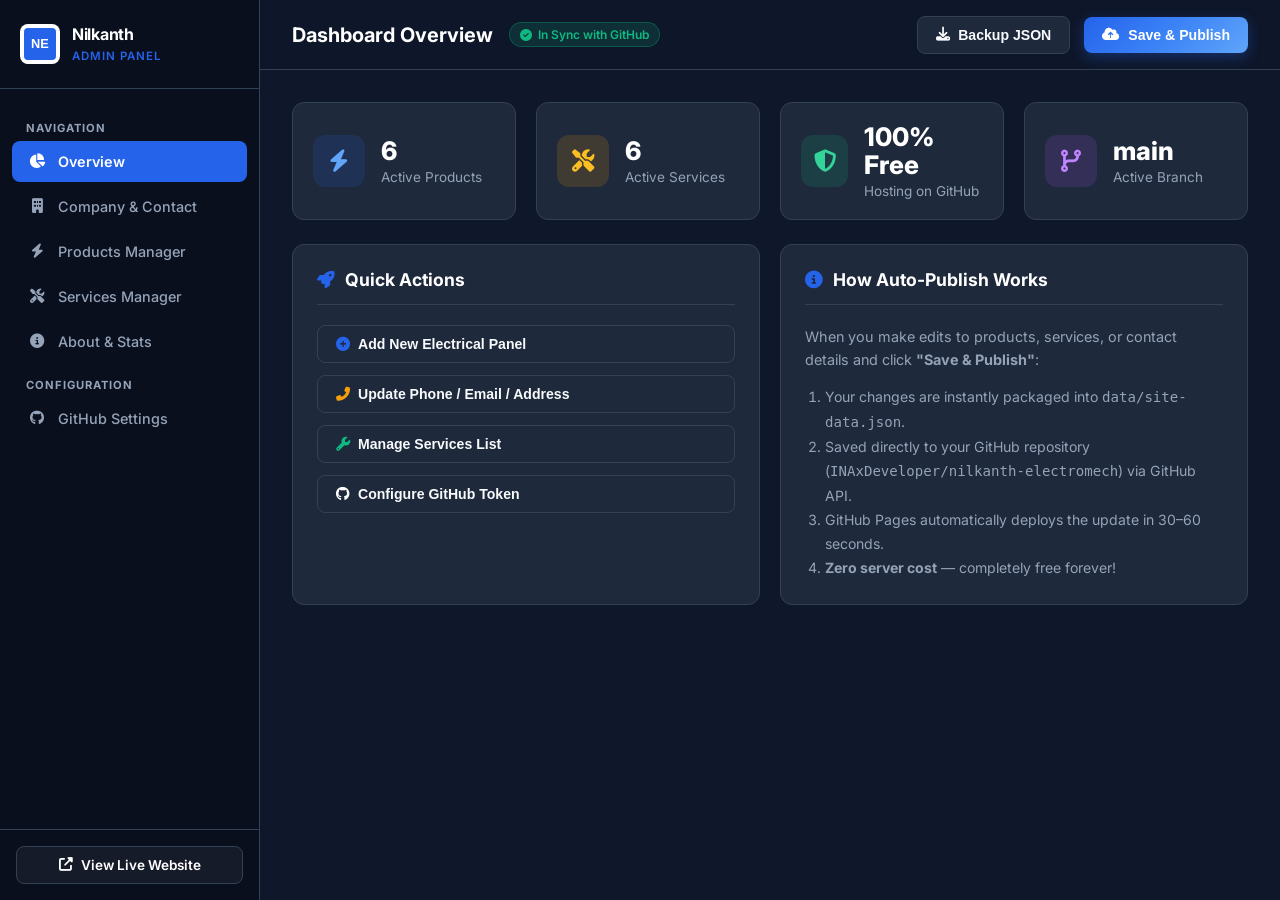
==== admin/index.html @ 368544e6 "Add Built-in GitHub Admin Panel, central site-data.json, and dynamic sync" ====
<!DOCTYPE html>
<html lang="en">
<head>
  <meta charset="UTF-8">
  <meta name="viewport" content="width=device-width, initial-scale=1.0">
  <title>Admin Dashboard | Nilkanth Electromech</title>
  <link rel="preconnect" href="https://fonts.googleapis.com">
  <link rel="preconnect" href="https://fonts.gstatic.com" crossorigin>
  <link href="https://fonts.googleapis.com/css2?family=Inter:wght@300;400;500;600;700;800&display=swap" rel="stylesheet">
  <link rel="stylesheet" href="https://cdnjs.cloudflare.com/ajax/libs/font-awesome/6.5.0/css/all.min.css">
  <style>
    :root {
      --bg-dark: #0f172a;
      --bg-card: #1e293b;
      --bg-card-hover: #26354a;
      --bg-input: #0f172a;
      --border-color: #334155;
      --text-main: #f8fafc;
      --text-muted: #94a3b8;
      --primary: #2563eb;
      --primary-hover: #1d4ed8;
      --primary-gradient: linear-gradient(135deg, #2563eb 0%, #3b82f6 50%, #60a5fa 100%);
      --accent: #f59e0b;
      --success: #10b981;
      --danger: #ef4444;
      --sidebar-w: 260px;
    }

    * { box-sizing: border-box; margin: 0; padding: 0; }
    body {
      font-family: 'Inter', -apple-system, BlinkMacSystemFont, sans-serif;
      background: var(--bg-dark);
      color: var(--text-main);
      min-height: 100vh;
      display: flex;
    }

    /* Sidebar */
    .sidebar {
      width: var(--sidebar-w);
      background: #0a0f1d;
      border-right: 1px solid var(--border-color);
      display: flex;
      flex-direction: column;
      position: fixed;
      top: 0; bottom: 0; left: 0;
      z-index: 100;
    }
    .sidebar-header {
      padding: 24px 20px;
      display: flex;
      align-items: center;
      gap: 12px;
      border-bottom: 1px solid var(--border-color);
    }
    .sidebar-logo {
      width: 40px;
      height: 40px;
      border-radius: 8px;
      background: white;
      padding: 4px;
      object-fit: contain;
    }
    .sidebar-title h2 {
      font-size: 1rem;
      font-weight: 700;
      letter-spacing: -0.3px;
      color: #fff;
    }
    .sidebar-title span {
      font-size: 0.72rem;
      color: var(--primary);
      text-transform: uppercase;
      letter-spacing: 1px;
      font-weight: 600;
    }
    .sidebar-nav {
      list-style: none;
      padding: 20px 12px;
      flex: 1;
      overflow-y: auto;
    }
    .nav-label {
      font-size: 0.7rem;
      text-transform: uppercase;
      letter-spacing: 1px;
      color: var(--text-muted);
      padding: 12px 14px 6px;
      font-weight: 700;
    }
    .nav-item {
      display: flex;
      align-items: center;
      gap: 12px;
      padding: 12px 16px;
      color: var(--text-muted);
      text-decoration: none;
      border-radius: 8px;
      font-size: 0.9rem;
      font-weight: 500;
      margin-bottom: 4px;
      cursor: pointer;
      transition: all 0.2s;
    }
    .nav-item:hover {
      background: rgba(255,255,255,0.05);
      color: #fff;
    }
    .nav-item.active {
      background: var(--primary);
      color: #fff;
      font-weight: 600;
    }
    .nav-item i { width: 18px; text-align: center; }

    .sidebar-footer {
      padding: 16px;
      border-top: 1px solid var(--border-color);
      display: flex;
      flex-direction: column;
      gap: 10px;
    }
    .btn-live {
      display: flex;
      align-items: center;
      justify-content: center;
      gap: 8px;
      background: rgba(255,255,255,0.05);
      color: #fff;
      text-decoration: none;
      padding: 10px;
      border-radius: 8px;
      font-size: 0.85rem;
      font-weight: 600;
      border: 1px solid var(--border-color);
      transition: all 0.2s;
    }
    .btn-live:hover { background: rgba(255,255,255,0.1); border-color: #64748b; }

    /* Main Content */
    .main-wrap {
      margin-left: var(--sidebar-w);
      flex: 1;
      display: flex;
      flex-direction: column;
      min-width: 0;
    }
    .topbar {
      height: 70px;
      background: rgba(15, 23, 42, 0.85);
      backdrop-filter: blur(12px);
      border-bottom: 1px solid var(--border-color);
      display: flex;
      align-items: center;
      justify-content: space-between;
      padding: 0 32px;
      position: sticky;
      top: 0;
      z-index: 90;
    }
    .topbar-left {
      display: flex;
      align-items: center;
      gap: 16px;
    }
    .page-title {
      font-size: 1.25rem;
      font-weight: 700;
      color: #fff;
    }
    .status-badge {
      display: inline-flex;
      align-items: center;
      gap: 6px;
      padding: 4px 10px;
      border-radius: 20px;
      font-size: 0.75rem;
      font-weight: 600;
      background: rgba(16, 185, 129, 0.15);
      color: var(--success);
      border: 1px solid rgba(16, 185, 129, 0.3);
    }
    .status-badge.unsaved {
      background: rgba(245, 158, 11, 0.15);
      color: var(--accent);
      border-color: rgba(245, 158, 11, 0.3);
    }

    .topbar-right {
      display: flex;
      align-items: center;
      gap: 14px;
    }
    .btn {
      display: inline-flex;
      align-items: center;
      gap: 8px;
      padding: 10px 18px;
      font-size: 0.88rem;
      font-weight: 600;
      border-radius: 8px;
      border: none;
      cursor: pointer;
      transition: all 0.2s ease;
      text-decoration: none;
    }
    .btn-primary {
      background: var(--primary-gradient);
      color: #fff;
      box-shadow: 0 4px 14px rgba(37, 99, 235, 0.35);
    }
    .btn-primary:hover {
      box-shadow: 0 6px 20px rgba(37, 99, 235, 0.5);
      transform: translateY(-1px);
    }
    .btn-secondary {
      background: var(--bg-card);
      color: var(--text-main);
      border: 1px solid var(--border-color);
    }
    .btn-secondary:hover { background: var(--bg-card-hover); }
    .btn-danger {
      background: rgba(239, 68, 68, 0.15);
      color: var(--danger);
      border: 1px solid rgba(239, 68, 68, 0.3);
    }
    .btn-danger:hover { background: var(--danger); color: #fff; }

    /* Content Area */
    .content {
      padding: 32px;
      flex: 1;
      max-width: 1280px;
      margin: 0 auto;
      width: 100%;
    }
    .tab-pane { display: none; }
    .tab-pane.active { display: block; animation: fadeIn 0.3s ease; }
    @keyframes fadeIn { from { opacity: 0; transform: translateY(6px); } to { opacity: 1; transform: translateY(0); } }

    /* Cards */
    .card {
      background: var(--bg-card);
      border: 1px solid var(--border-color);
      border-radius: 12px;
      padding: 24px;
      margin-bottom: 24px;
    }
    .card-header {
      display: flex;
      align-items: center;
      justify-content: space-between;
      margin-bottom: 20px;
      padding-bottom: 14px;
      border-bottom: 1px solid var(--border-color);
    }
    .card-title {
      font-size: 1.1rem;
      font-weight: 700;
      color: #fff;
      display: flex;
      align-items: center;
      gap: 10px;
    }
    .card-title i { color: var(--primary); }

    /* Grid layouts */
    .grid-2 { display: grid; grid-template-columns: repeat(2, 1fr); gap: 20px; }
    .grid-3 { display: grid; grid-template-columns: repeat(3, 1fr); gap: 20px; }
    .grid-4 { display: grid; grid-template-columns: repeat(4, 1fr); gap: 20px; }

    /* Stat Cards */
    .stat-card {
      background: var(--bg-card);
      border: 1px solid var(--border-color);
      border-radius: 12px;
      padding: 20px;
      display: flex;
      align-items: center;
      gap: 16px;
    }
    .stat-icon {
      width: 52px;
      height: 52px;
      border-radius: 12px;
      display: flex;
      align-items: center;
      justify-content: center;
      font-size: 1.4rem;
    }
    .stat-icon.blue { background: rgba(37, 99, 235, 0.15); color: #60a5fa; }
    .stat-icon.amber { background: rgba(245, 158, 11, 0.15); color: #fbbf24; }
    .stat-icon.green { background: rgba(16, 185, 129, 0.15); color: #34d399; }
    .stat-icon.purple { background: rgba(168, 85, 247, 0.15); color: #c084fc; }
    .stat-meta h3 { font-size: 1.6rem; font-weight: 800; color: #fff; line-height: 1.1; }
    .stat-meta p { font-size: 0.85rem; color: var(--text-muted); margin-top: 4px; }

    /* Form Inputs */
    .form-group {
      margin-bottom: 18px;
    }
    .form-label {
      display: block;
      font-size: 0.82rem;
      font-weight: 600;
      color: var(--text-muted);
      margin-bottom: 8px;
      text-transform: uppercase;
      letter-spacing: 0.5px;
    }
    .form-control {
      width: 100%;
      padding: 12px 14px;
      background: var(--bg-input);
      border: 1px solid var(--border-color);
      border-radius: 8px;
      color: #fff;
      font-family: inherit;
      font-size: 0.92rem;
      transition: border-color 0.2s;
    }
    .form-control:focus {
      outline: none;
      border-color: var(--primary);
      box-shadow: 0 0 0 3px rgba(37, 99, 235, 0.2);
    }
    textarea.form-control { resize: vertical; min-height: 90px; }

    /* Item Grid (Products / Services) */
    .item-grid {
      display: grid;
      grid-template-columns: repeat(auto-fill, minmax(280px, 1fr));
      gap: 20px;
    }
    .item-card {
      background: #141f33;
      border: 1px solid var(--border-color);
      border-radius: 10px;
      overflow: hidden;
      display: flex;
      flex-direction: column;
      transition: all 0.2s;
    }
    .item-card:hover { border-color: #475569; transform: translateY(-2px); }
    .item-img {
      height: 160px;
      width: 100%;
      object-fit: cover;
      background: #0b1120;
    }
    .item-body {
      padding: 16px;
      flex: 1;
      display: flex;
      flex-direction: column;
    }
    .item-cat {
      font-size: 0.72rem;
      font-weight: 700;
      color: var(--primary);
      text-transform: uppercase;
      letter-spacing: 1px;
      margin-bottom: 4px;
    }
    .item-title {
      font-size: 1.05rem;
      font-weight: 700;
      color: #fff;
      margin-bottom: 8px;
    }
    .item-desc {
      font-size: 0.82rem;
      color: var(--text-muted);
      line-height: 1.4;
      flex: 1;
      display: -webkit-box;
      -webkit-line-clamp: 3;
      -webkit-box-orient: vertical;
      overflow: hidden;
      margin-bottom: 14px;
    }
    .item-actions {
      display: flex;
      gap: 8px;
      border-top: 1px solid rgba(255,255,255,0.06);
      padding-top: 12px;
    }
    .btn-sm {
      padding: 6px 12px;
      font-size: 0.8rem;
      border-radius: 6px;
    }

    /* Modal */
    .modal-overlay {
      position: fixed;
      inset: 0;
      background: rgba(0, 0, 0, 0.75);
      backdrop-filter: blur(4px);
      z-index: 200;
      display: none;
      align-items: center;
      justify-content: center;
      padding: 20px;
    }
    .modal-overlay.active { display: flex; }
    .modal {
      background: var(--bg-card);
      border: 1px solid var(--border-color);
      border-radius: 12px;
      width: 100%;
      max-width: 580px;
      max-height: 90vh;
      overflow-y: auto;
      box-shadow: 0 20px 40px rgba(0,0,0,0.5);
    }
    .modal-header {
      padding: 20px 24px;
      border-bottom: 1px solid var(--border-color);
      display: flex;
      align-items: center;
      justify-content: space-between;
    }
    .modal-header h3 { font-size: 1.15rem; font-weight: 700; color: #fff; }
    .modal-close {
      background: transparent;
      border: none;
      color: var(--text-muted);
      font-size: 1.2rem;
      cursor: pointer;
    }
    .modal-body { padding: 24px; }
    .modal-footer {
      padding: 16px 24px;
      border-top: 1px solid var(--border-color);
      display: flex;
      justify-content: flex-end;
      gap: 12px;
    }

    /* Toast Notification */
    .toast {
      position: fixed;
      bottom: 24px;
      right: 24px;
      background: #1e293b;
      border: 1px solid var(--border-color);
      border-radius: 10px;
      padding: 14px 20px;
      color: #fff;
      display: flex;
      align-items: center;
      gap: 12px;
      box-shadow: 0 10px 25px rgba(0,0,0,0.4);
      z-index: 999;
      transform: translateY(100px);
      opacity: 0;
      transition: all 0.3s cubic-bezier(0.16, 1, 0.3, 1);
    }
    .toast.show { transform: translateY(0); opacity: 1; }
    .toast.success { border-color: var(--success); }
    .toast.error { border-color: var(--danger); }
    .toast i { font-size: 1.2rem; }
    .toast.success i { color: var(--success); }
    .toast.error i { color: var(--danger); }

    /* Responsive */
    @media(max-width: 900px) {
      .sidebar { transform: translateX(-100%); transition: transform 0.3s; }
      .sidebar.open { transform: translateX(0); }
      .main-wrap { margin-left: 0; }
      .grid-2, .grid-3, .grid-4 { grid-template-columns: 1fr; }
    }
  </style>
</head>
<body>

  <!-- Sidebar -->
  <aside class="sidebar" id="sidebar">
    <div class="sidebar-header">
      <img src="images/NE@2x.png" alt="Nilkanth Logo" class="sidebar-logo" onerror="this.src='data:image/svg+xml,<svg xmlns=%22http://www.w3.org/2000/svg%22 width=%2240%22 height=%2240%22><rect width=%2240%22 height=%2240%22 fill=%22%232563eb%22/><text x=%2220%22 y=%2225%22 fill=%22white%22 text-anchor=%22middle%22 font-family=%22sans-serif%22 font-weight=%22bold%22 font-size=%2216%22>NE</text></svg>'">
      <div class="sidebar-title">
        <h2>Nilkanth</h2>
        <span>Admin Panel</span>
      </div>
    </div>
    <ul class="sidebar-nav">
      <div class="nav-label">Navigation</div>
      <li class="nav-item active" data-tab="tab-overview">
        <i class="fas fa-chart-pie"></i> Overview
      </li>
      <li class="nav-item" data-tab="tab-company">
        <i class="fas fa-building"></i> Company & Contact
      </li>
      <li class="nav-item" data-tab="tab-products">
        <i class="fas fa-bolt"></i> Products Manager
      </li>
      <li class="nav-item" data-tab="tab-services">
        <i class="fas fa-tools"></i> Services Manager
      </li>
      <li class="nav-item" data-tab="tab-about">
        <i class="fas fa-info-circle"></i> About & Stats
      </li>
      <div class="nav-label">Configuration</div>
      <li class="nav-item" data-tab="tab-github">
        <i class="fab fa-github"></i> GitHub Settings
      </li>
    </ul>
    <div class="sidebar-footer">
      <a href="index.html" target="_blank" class="btn-live">
        <i class="fas fa-external-link-alt"></i> View Live Website
      </a>
    </div>
  </aside>

  <!-- Main Area -->
  <div class="main-wrap">
    <!-- Top Bar -->
    <header class="topbar">
      <div class="topbar-left">
        <button id="menuToggle" class="btn btn-secondary" style="display:none;padding:8px 12px;"><i class="fas fa-bars"></i></button>
        <h1 class="page-title" id="pageTitle">Dashboard Overview</h1>
        <div class="status-badge" id="saveBadge">
          <i class="fas fa-check-circle"></i> In Sync
        </div>
      </div>
      <div class="topbar-right">
        <button class="btn btn-secondary" id="btnExport">
          <i class="fas fa-download"></i> Backup JSON
        </button>
        <button class="btn btn-primary" id="btnPublish">
          <i class="fas fa-cloud-upload-alt"></i> Save & Publish
        </button>
      </div>
    </header>

    <!-- Content Tabs -->
    <main class="content">

      <!-- Tab: Overview -->
      <section class="tab-pane active" id="tab-overview">
        <div class="grid-4" style="margin-bottom:24px;">
          <div class="stat-card">
            <div class="stat-icon blue"><i class="fas fa-bolt"></i></div>
            <div class="stat-meta">
              <h3 id="statProductCount">6</h3>
              <p>Active Products</p>
            </div>
          </div>
          <div class="stat-card">
            <div class="stat-icon amber"><i class="fas fa-tools"></i></div>
            <div class="stat-meta">
              <h3 id="statServiceCount">6</h3>
              <p>Active Services</p>
            </div>
          </div>
          <div class="stat-card">
            <div class="stat-icon green"><i class="fas fa-shield-alt"></i></div>
            <div class="stat-meta">
              <h3>100% Free</h3>
              <p>Hosting on GitHub</p>
            </div>
          </div>
          <div class="stat-card">
            <div class="stat-icon purple"><i class="fas fa-code-branch"></i></div>
            <div class="stat-meta">
              <h3>main</h3>
              <p>Active Branch</p>
            </div>
          </div>
        </div>

        <div class="grid-2">
          <div class="card">
            <div class="card-header">
              <h3 class="card-title"><i class="fas fa-rocket"></i> Quick Actions</h3>
            </div>
            <div style="display:flex;flex-direction:column;gap:12px;">
              <button class="btn btn-secondary" onclick="switchTab('tab-products'); openProductModal();" style="justify-content:flex-start;">
                <i class="fas fa-plus-circle" style="color:var(--primary);"></i> Add New Electrical Panel
              </button>
              <button class="btn btn-secondary" onclick="switchTab('tab-company');" style="justify-content:flex-start;">
                <i class="fas fa-phone-alt" style="color:var(--accent);"></i> Update Phone / Email / Address
              </button>
              <button class="btn btn-secondary" onclick="switchTab('tab-services');" style="justify-content:flex-start;">
                <i class="fas fa-wrench" style="color:var(--success);"></i> Manage Services List
              </button>
              <button class="btn btn-secondary" onclick="switchTab('tab-github');" style="justify-content:flex-start;">
                <i class="fab fa-github" style="color:#fff;"></i> Configure GitHub Token
              </button>
            </div>
          </div>

          <div class="card">
            <div class="card-header">
              <h3 class="card-title"><i class="fas fa-info-circle"></i> How Auto-Publish Works</h3>
            </div>
            <p style="color:var(--text-muted);font-size:0.9rem;line-height:1.6;margin-bottom:14px;">
              When you make edits to products, services, or contact details and click <strong>"Save & Publish"</strong>:
            </p>
            <ol style="color:var(--text-muted);font-size:0.88rem;line-height:1.7;padding-left:20px;">
              <li>Your changes are instantly packaged into <code>data/site-data.json</code>.</li>
              <li>Saved directly to your GitHub repository (<code>INAxDeveloper/nilkanth-electromech</code>) via GitHub API.</li>
              <li>GitHub Pages automatically deploys the update in 30–60 seconds.</li>
              <li><strong>Zero server cost</strong> — completely free forever!</li>
            </ol>
          </div>
        </div>
      </section>

      <!-- Tab: Company Info -->
      <section class="tab-pane" id="tab-company">
        <div class="card">
          <div class="card-header">
            <h3 class="card-title"><i class="fas fa-building"></i> Company Information</h3>
          </div>
          <div class="grid-2">
            <div class="form-group">
              <label class="form-label">Company Name</label>
              <input type="text" class="form-control" id="compName">
            </div>
            <div class="form-group">
              <label class="form-label">Tagline / Slogan</label>
              <input type="text" class="form-control" id="compTagline">
            </div>
            <div class="form-group">
              <label class="form-label">Official Email</label>
              <input type="email" class="form-control" id="compEmail">
            </div>
            <div class="form-group">
              <label class="form-label">Contact Phone / WhatsApp</label>
              <input type="text" class="form-control" id="compPhone">
            </div>
            <div class="form-group" style="grid-column: span 2;">
              <label class="form-label">Factory / Office Address</label>
              <input type="text" class="form-control" id="compAddress">
            </div>
            <div class="form-group">
              <label class="form-label">Working Hours</label>
              <input type="text" class="form-control" id="compHours">
            </div>
            <div class="form-group">
              <label class="form-label">Website Domain</label>
              <input type="text" class="form-control" id="compWebsite">
            </div>
          </div>
        </div>

        <div class="card">
          <div class="card-header">
            <h3 class="card-title"><i class="fas fa-share-alt"></i> Social Media Links</h3>
          </div>
          <div class="grid-2">
            <div class="form-group">
              <label class="form-label"><i class="fab fa-whatsapp" style="color:#25d366;"></i> WhatsApp Direct Link</label>
              <input type="text" class="form-control" id="socialWhatsapp" placeholder="https://wa.me/91...">
            </div>
            <div class="form-group">
              <label class="form-label"><i class="fab fa-linkedin" style="color:#0a66c2;"></i> LinkedIn URL</label>
              <input type="text" class="form-control" id="socialLinkedin" placeholder="https://linkedin.com/...">
            </div>
            <div class="form-group">
              <label class="form-label"><i class="fab fa-facebook" style="color:#1877f2;"></i> Facebook URL</label>
              <input type="text" class="form-control" id="socialFacebook" placeholder="https://facebook.com/...">
            </div>
            <div class="form-group">
              <label class="form-label"><i class="fab fa-instagram" style="color:#e4405f;"></i> Instagram URL</label>
              <input type="text" class="form-control" id="socialInstagram" placeholder="https://instagram.com/...">
            </div>
          </div>
        </div>
      </section>

      <!-- Tab: Products -->
      <section class="tab-pane" id="tab-products">
        <div class="card">
          <div class="card-header">
            <h3 class="card-title"><i class="fas fa-bolt"></i> Electrical Panels & Products</h3>
            <button class="btn btn-primary btn-sm" onclick="openProductModal()">
              <i class="fas fa-plus"></i> Add New Product
            </button>
          </div>
          <div class="item-grid" id="productsList">
            <!-- Dynamic product cards -->
          </div>
        </div>
      </section>

      <!-- Tab: Services -->
      <section class="tab-pane" id="tab-services">
        <div class="card">
          <div class="card-header">
            <h3 class="card-title"><i class="fas fa-tools"></i> Services & Solutions</h3>
            <button class="btn btn-primary btn-sm" onclick="openServiceModal()">
              <i class="fas fa-plus"></i> Add New Service
            </button>
          </div>
          <div class="item-grid" id="servicesList">
            <!-- Dynamic service cards -->
          </div>
        </div>
      </section>

      <!-- Tab: About & Stats -->
      <section class="tab-pane" id="tab-about">
        <div class="card">
          <div class="card-header">
            <h3 class="card-title"><i class="fas fa-info-circle"></i> About Section Content</h3>
          </div>
          <div class="form-group">
            <label class="form-label">Section Tag / Badge</label>
            <input type="text" class="form-control" id="aboutBadge">
          </div>
          <div class="form-group">
            <label class="form-label">Main Heading</label>
            <input type="text" class="form-control" id="aboutHeading">
          </div>
          <div class="form-group">
            <label class="form-label">Paragraph 1</label>
            <textarea class="form-control" id="aboutP1"></textarea>
          </div>
          <div class="form-group">
            <label class="form-label">Paragraph 2</label>
            <textarea class="form-control" id="aboutP2"></textarea>
          </div>
        </div>

        <div class="card">
          <div class="card-header">
            <h3 class="card-title"><i class="fas fa-trophy"></i> Experience & Metrics Stats</h3>
          </div>
          <div class="grid-4" id="statsList">
            <!-- Dynamic stats fields -->
          </div>
        </div>
      </section>

      <!-- Tab: GitHub Settings -->
      <section class="tab-pane" id="tab-github">
        <div class="card">
          <div class="card-header">
            <h3 class="card-title"><i class="fab fa-github"></i> GitHub Auto-Publish Setup</h3>
          </div>
          <p style="color:var(--text-muted);font-size:0.9rem;line-height:1.6;margin-bottom:20px;">
            To enable one-click publishing directly to GitHub Pages, provide a GitHub Personal Access Token (PAT). It is stored securely in your browser's private storage (<code>localStorage</code>) and never sent to any outside server.
          </p>

          <div class="grid-2">
            <div class="form-group">
              <label class="form-label">GitHub Repository Owner</label>
              <input type="text" class="form-control" id="ghOwner" value="INAxDeveloper">
            </div>
            <div class="form-group">
              <label class="form-label">Repository Name</label>
              <input type="text" class="form-control" id="ghRepo" value="nilkanth-electromech">
            </div>
            <div class="form-group" style="grid-column: span 2;">
              <label class="form-label">GitHub Personal Access Token (PAT)</label>
              <div style="display:flex;gap:10px;">
                <input type="password" class="form-control" id="ghToken" placeholder="ghp_xxxxxxxxxxxxxxxxxxxx">
                <button class="btn btn-secondary" type="button" id="btnToggleToken" onclick="toggleTokenVisibility()">
                  <i class="fas fa-eye" id="tokenEye"></i>
                </button>
                <button class="btn btn-secondary" type="button" onclick="testGitHubConnection()">
                  <i class="fas fa-plug"></i> Test
                </button>
              </div>
              <small style="color:var(--text-muted);font-size:0.8rem;margin-top:6px;display:block;">
                Don't have a token? <a href="https://github.com/settings/tokens/new?scopes=repo&description=Nilkanth%20Admin%20Panel" target="_blank" style="color:var(--primary);text-decoration:none;font-weight:600;">Click here to generate one on GitHub (1-click)</a> with <code>repo</code> permissions.
              </small>
            </div>
          </div>
        </div>
      </section>

    </main>
  </div>

  <!-- Product Modal -->
  <div class="modal-overlay" id="productModal">
    <div class="modal">
      <div class="modal-header">
        <h3 id="productModalTitle">Add New Product</h3>
        <button class="modal-close" onclick="closeProductModal()">&times;</button>
      </div>
      <div class="modal-body">
        <input type="hidden" id="prodEditId">
        <div class="form-group">
          <label class="form-label">Product / Panel Name</label>
          <input type="text" class="form-control" id="prodTitle" placeholder="e.g. Capacitor Panel">
        </div>
        <div class="form-group">
          <label class="form-label">Category</label>
          <input type="text" class="form-control" id="prodCategory" placeholder="e.g. Power Distribution">
        </div>
        <div class="form-group">
          <label class="form-label">Image Path / URL</label>
          <input type="text" class="form-control" id="prodImage" placeholder="images/MCC_1-500x225.jpg">
          <small style="color:var(--text-muted);font-size:0.75rem;margin-top:4px;display:block;">
            Choose from existing: <code>images/MCC_1-500x225.jpg</code>, <code>images/PPC-Panel-500x375.jpeg</code>, <code>images/APFC_NEW_1-500x375.jpg</code>, <code>images/PLC_NEW_1-500x375.jpg</code>, <code>images/DG-Sync_1-500x277.jpg</code>, <code>images/Outdoor-lt_1-500x375.jpg</code>
          </small>
        </div>
        <div class="form-group">
          <label class="form-label">Description</label>
          <textarea class="form-control" id="prodDesc" placeholder="Enter product description and specifications..."></textarea>
        </div>
      </div>
      <div class="modal-footer">
        <button class="btn btn-secondary" onclick="closeProductModal()">Cancel</button>
        <button class="btn btn-primary" onclick="saveProduct()">Save Product</button>
      </div>
    </div>
  </div>

  <!-- Service Modal -->
  <div class="modal-overlay" id="serviceModal">
    <div class="modal">
      <div class="modal-header">
        <h3 id="serviceModalTitle">Add New Service</h3>
        <button class="modal-close" onclick="closeServiceModal()">&times;</button>
      </div>
      <div class="modal-body">
        <input type="hidden" id="servEditId">
        <div class="form-group">
          <label class="form-label">Service Title</label>
          <input type="text" class="form-control" id="servTitle" placeholder="e.g. Industrial Automation">
        </div>
        <div class="form-group">
          <label class="form-label">FontAwesome Icon Class</label>
          <input type="text" class="form-control" id="servIcon" placeholder="fas fa-tools">
        </div>
        <div class="form-group">
          <label class="form-label">Image Path</label>
          <input type="text" class="form-control" id="servImage" placeholder="images/fabrication_work-500x281.jpg">
        </div>
        <div class="form-group">
          <label class="form-label">Description</label>
          <textarea class="form-control" id="servDesc" placeholder="Describe the service..."></textarea>
        </div>
      </div>
      <div class="modal-footer">
        <button class="btn btn-secondary" onclick="closeServiceModal()">Cancel</button>
        <button class="btn btn-primary" onclick="saveService()">Save Service</button>
      </div>
    </div>
  </div>

  <!-- Toast Notification -->
  <div class="toast" id="toast">
    <i class="fas fa-info-circle"></i>
    <span id="toastMsg">Action completed</span>
  </div>

  <script>
    // --- Application State ---
    const isSubfolder = window.location.pathname.endsWith('/admin/') || window.location.pathname.includes('/admin/index.html');
    const basePath = isSubfolder ? '../' : '';

    let siteData = null;
    let hasUnsavedChanges = false;

    // Load initial JSON data
    async function initData() {
      try {
        const res = await fetch(basePath + 'data/site-data.json?t=' + Date.now());
        if(!res.ok) throw new Error('Failed to load JSON');
        siteData = await res.json();
      } catch (err) {
        showToast('Error loading data/site-data.json: ' + err.message, 'error');
        return;
      }
      populateForms();
      renderProducts();
      renderServices();
      renderStats();
      loadGitHubSettings();
      updateSaveBadge(false);
    }

    function populateForms() {
      if(!siteData) return;
      // Company
      const c = siteData.company || {};
      document.getElementById('compName').value = c.name || '';
      document.getElementById('compTagline').value = c.tagline || '';
      document.getElementById('compEmail').value = c.email || '';
      document.getElementById('compPhone').value = c.phone || '';
      document.getElementById('compAddress').value = c.address || '';
      document.getElementById('compHours').value = c.workingHours || '';
      document.getElementById('compWebsite').value = c.website || '';
      // Social
      const s = c.social || {};
      document.getElementById('socialWhatsapp').value = s.whatsapp || '';
      document.getElementById('socialLinkedin').value = s.linkedin || '';
      document.getElementById('socialFacebook').value = s.facebook || '';
      document.getElementById('socialInstagram').value = s.instagram || '';
      // About
      const a = siteData.about || {};
      document.getElementById('aboutBadge').value = a.badge || '';
      document.getElementById('aboutHeading').value = a.heading || '';
      document.getElementById('aboutP1').value = a.paragraph1 || '';
      document.getElementById('aboutP2').value = a.paragraph2 || '';
      // Overview stats
      document.getElementById('statProductCount').textContent = (siteData.products || []).length;
      document.getElementById('statServiceCount').textContent = (siteData.services || []).length;
    }

    // --- Products ---
    function renderProducts() {
      const container = document.getElementById('productsList');
      if(!container) return;
      const products = siteData.products || [];
      document.getElementById('statProductCount').textContent = products.length;
      container.innerHTML = products.map((p, idx) => {
        const imgSrc = p.image.startsWith('http') ? p.image : (basePath + p.image);
        return `
        <div class="item-card">
          <img src="${imgSrc}" alt="${p.title}" class="item-img" onerror="this.src='${basePath}images/NE@2x.png'">
          <div class="item-body">
            <span class="item-cat">${p.category || 'Panel'}</span>
            <h4 class="item-title">${p.title}</h4>
            <p class="item-desc">${p.description}</p>
            <div class="item-actions">
              <button class="btn btn-secondary btn-sm" onclick="editProduct(${idx})">
                <i class="fas fa-edit"></i> Edit
              </button>
              <button class="btn btn-danger btn-sm" onclick="deleteProduct(${idx})">
                <i class="fas fa-trash"></i> Delete
              </button>
            </div>
          </div>
        </div>
      `;
      }).join('');
    }

    function openProductModal(idx = null) {
      document.getElementById('prodEditId').value = idx !== null ? idx : '';
      if(idx !== null) {
        const p = siteData.products[idx];
        document.getElementById('productModalTitle').textContent = 'Edit Product';
        document.getElementById('prodTitle').value = p.title;
        document.getElementById('prodCategory').value = p.category || '';
        document.getElementById('prodImage').value = p.image || '';
        document.getElementById('prodDesc').value = p.description || '';
      } else {
        document.getElementById('productModalTitle').textContent = 'Add New Product';
        document.getElementById('prodTitle').value = '';
        document.getElementById('prodCategory').value = '';
        document.getElementById('prodImage').value = 'images/MCC_1-500x225.jpg';
        document.getElementById('prodDesc').value = '';
      }
      document.getElementById('productModal').classList.add('active');
    }

    function closeProductModal() {
      document.getElementById('productModal').classList.remove('active');
    }

    function saveProduct() {
      const title = document.getElementById('prodTitle').value.trim();
      if(!title) { alert('Please enter product title'); return; }
      const category = document.getElementById('prodCategory').value.trim();
      const image = document.getElementById('prodImage').value.trim();
      const description = document.getElementById('prodDesc').value.trim();
      const editId = document.getElementById('prodEditId').value;

      if(editId !== '') {
        const idx = parseInt(editId);
        siteData.products[idx] = { ...siteData.products[idx], title, category, image, description };
      } else {
        const id = title.toLowerCase().replace(/[^a-z0-9]+/g, '-');
        siteData.products.push({ id, title, category, image, description });
      }
      closeProductModal();
      renderProducts();
      updateSaveBadge(true);
      showToast('Product updated!', 'success');
    }

    function editProduct(idx) { openProductModal(idx); }

    function deleteProduct(idx) {
      if(!confirm('Are you sure you want to delete "' + siteData.products[idx].title + '"?')) return;
      siteData.products.splice(idx, 1);
      renderProducts();
      updateSaveBadge(true);
      showToast('Product deleted', 'success');
    }

    // --- Services ---
    function renderServices() {
      const container = document.getElementById('servicesList');
      if(!container) return;
      const services = siteData.services || [];
      document.getElementById('statServiceCount').textContent = services.length;
      container.innerHTML = services.map((s, idx) => {
        const imgSrc = s.image.startsWith('http') ? s.image : (basePath + s.image);
        return `
        <div class="item-card">
          <img src="${imgSrc}" alt="${s.title}" class="item-img" onerror="this.src='${basePath}images/fabrication_work-500x281.jpg'">
          <div class="item-body">
            <span class="item-cat"><i class="${s.icon || 'fas fa-cog'}"></i> Service</span>
            <h4 class="item-title">${s.title}</h4>
            <p class="item-desc">${s.description}</p>
            <div class="item-actions">
              <button class="btn btn-secondary btn-sm" onclick="editService(${idx})">
                <i class="fas fa-edit"></i> Edit
              </button>
              <button class="btn btn-danger btn-sm" onclick="deleteService(${idx})">
                <i class="fas fa-trash"></i> Delete
              </button>
            </div>
          </div>
        </div>
      `;
      }).join('');
    }

    function openServiceModal(idx = null) {
      document.getElementById('servEditId').value = idx !== null ? idx : '';
      if(idx !== null) {
        const s = siteData.services[idx];
        document.getElementById('serviceModalTitle').textContent = 'Edit Service';
        document.getElementById('servTitle').value = s.title;
        document.getElementById('servIcon').value = s.icon || 'fas fa-tools';
        document.getElementById('servImage').value = s.image || '';
        document.getElementById('servDesc').value = s.description || '';
      } else {
        document.getElementById('serviceModalTitle').textContent = 'Add New Service';
        document.getElementById('servTitle').value = '';
        document.getElementById('servIcon').value = 'fas fa-tools';
        document.getElementById('servImage').value = 'images/fabrication_work-500x281.jpg';
        document.getElementById('servDesc').value = '';
      }
      document.getElementById('serviceModal').classList.add('active');
    }

    function closeServiceModal() {
      document.getElementById('serviceModal').classList.remove('active');
    }

    function saveService() {
      const title = document.getElementById('servTitle').value.trim();
      if(!title) { alert('Please enter service title'); return; }
      const icon = document.getElementById('servIcon').value.trim();
      const image = document.getElementById('servImage').value.trim();
      const description = document.getElementById('servDesc').value.trim();
      const editId = document.getElementById('servEditId').value;

      if(editId !== '') {
        const idx = parseInt(editId);
        siteData.services[idx] = { ...siteData.services[idx], title, icon, image, description };
      } else {
        const id = title.toLowerCase().replace(/[^a-z0-9]+/g, '-');
        siteData.services.push({ id, title, icon, image, description });
      }
      closeServiceModal();
      renderServices();
      updateSaveBadge(true);
      showToast('Service updated!', 'success');
    }

    function editService(idx) { openServiceModal(idx); }

    function deleteService(idx) {
      if(!confirm('Are you sure you want to delete "' + siteData.services[idx].title + '"?')) return;
      siteData.services.splice(idx, 1);
      renderServices();
      updateSaveBadge(true);
      showToast('Service deleted', 'success');
    }

    // --- Stats Render ---
    function renderStats() {
      const container = document.getElementById('statsList');
      if(!container) return;
      const stats = (siteData.about && siteData.about.stats) || [];
      container.innerHTML = stats.map((st, i) => `
        <div class="form-group">
          <label class="form-label">Stat #${i+1}</label>
          <input type="text" class="form-control" value="${st.number}" onchange="updateStat(${i}, 'number', this.value)" style="margin-bottom:6px;">
          <input type="text" class="form-control" value="${st.label}" onchange="updateStat(${i}, 'label', this.value)">
        </div>
      `).join('');
    }

    function updateStat(idx, key, val) {
      siteData.about.stats[idx][key] = val;
      updateSaveBadge(true);
    }

    // Collect latest form edits back into siteData
    function syncFormsToData() {
      if(!siteData) return;
      siteData.company.name = document.getElementById('compName').value.trim();
      siteData.company.tagline = document.getElementById('compTagline').value.trim();
      siteData.company.email = document.getElementById('compEmail').value.trim();
      siteData.company.phone = document.getElementById('compPhone').value.trim();
      siteData.company.address = document.getElementById('compAddress').value.trim();
      siteData.company.workingHours = document.getElementById('compHours').value.trim();
      siteData.company.website = document.getElementById('compWebsite').value.trim();

      siteData.company.social = siteData.company.social || {};
      siteData.company.social.whatsapp = document.getElementById('socialWhatsapp').value.trim();
      siteData.company.social.linkedin = document.getElementById('socialLinkedin').value.trim();
      siteData.company.social.facebook = document.getElementById('socialFacebook').value.trim();
      siteData.company.social.instagram = document.getElementById('socialInstagram').value.trim();

      siteData.about.badge = document.getElementById('aboutBadge').value.trim();
      siteData.about.heading = document.getElementById('aboutHeading').value.trim();
      siteData.about.paragraph1 = document.getElementById('aboutP1').value.trim();
      siteData.about.paragraph2 = document.getElementById('aboutP2').value.trim();
    }

    // --- GitHub & Save ---
    function loadGitHubSettings() {
      const owner = localStorage.getItem('nilkanth_gh_owner') || 'INAxDeveloper';
      const repo = localStorage.getItem('nilkanth_gh_repo') || 'nilkanth-electromech';
      const token = localStorage.getItem('nilkanth_gh_token') || '';
      document.getElementById('ghOwner').value = owner;
      document.getElementById('ghRepo').value = repo;
      document.getElementById('ghToken').value = token;
    }

    function saveGitHubSettings() {
      localStorage.setItem('nilkanth_gh_owner', document.getElementById('ghOwner').value.trim());
      localStorage.setItem('nilkanth_gh_repo', document.getElementById('ghRepo').value.trim());
      localStorage.setItem('nilkanth_gh_token', document.getElementById('ghToken').value.trim());
    }

    function toggleTokenVisibility() {
      const inp = document.getElementById('ghToken');
      const eye = document.getElementById('tokenEye');
      if(inp.type === 'password') {
        inp.type = 'text';
        eye.classList.replace('fa-eye', 'fa-eye-slash');
      } else {
        inp.type = 'password';
        eye.classList.replace('fa-eye-slash', 'fa-eye');
      }
    }

    async function testGitHubConnection() {
      saveGitHubSettings();
      const owner = document.getElementById('ghOwner').value.trim();
      const repo = document.getElementById('ghRepo').value.trim();
      const token = document.getElementById('ghToken').value.trim();
      if(!token) {
        showToast('Please enter your GitHub token first', 'error');
        return;
      }
      showToast('Testing GitHub connection...', 'info');
      try {
        const res = await fetch(`https://api.github.com/repos/${owner}/${repo}`, {
          headers: {
            'Authorization': `Bearer ${token}`,
            'Accept': 'application/vnd.github.v3+json'
          }
        });
        if(res.ok) {
          const data = await res.json();
          showToast(`Connected to repository: ${data.full_name} (${data.visibility})`, 'success');
        } else {
          const err = await res.json();
          showToast('Connection failed: ' + (err.message || 'Invalid token or repo'), 'error');
        }
      } catch (e) {
        showToast('Network error: ' + e.message, 'error');
      }
    }

    // Publish to GitHub
    async function publishToGitHub() {
      syncFormsToData();
      saveGitHubSettings();

      const owner = document.getElementById('ghOwner').value.trim();
      const repo = document.getElementById('ghRepo').value.trim();
      const token = document.getElementById('ghToken').value.trim();

      if(!token) {
        showToast('GitHub token required! Please configure it in GitHub Settings.', 'error');
        switchTab('tab-github');
        return;
      }

      const publishBtn = document.getElementById('btnPublish');
      const originalText = publishBtn.innerHTML;
      publishBtn.innerHTML = '<i class="fas fa-spinner fa-spin"></i> Publishing...';
      publishBtn.disabled = true;

      try {
        // Step 1: Get current file SHA of data/site-data.json
        const filePath = 'data/site-data.json';
        let sha = null;
        const getRes = await fetch(`https://api.github.com/repos/${owner}/${repo}/contents/${filePath}`, {
          headers: {
            'Authorization': `Bearer ${token}`,
            'Accept': 'application/vnd.github.v3+json'
          }
        });

        if(getRes.ok) {
          const fileInfo = await getRes.json();
          sha = fileInfo.sha;
        }

        // Step 2: Commit updated JSON
        const jsonContent = JSON.stringify(siteData, null, 2);
        // UTF-8 to Base64
        const utf8Bytes = new TextEncoder().encode(jsonContent);
        let binaryStr = '';
        utf8Bytes.forEach(b => binaryStr += String.fromCharCode(b));
        const base64Content = btoa(binaryStr);

        const putBody = {
          message: 'Update website content via Admin Panel [' + new Date().toLocaleString() + ']',
          content: base64Content,
          branch: 'main'
        };
        if(sha) putBody.sha = sha;

        const putRes = await fetch(`https://api.github.com/repos/${owner}/${repo}/contents/${filePath}`, {
          method: 'PUT',
          headers: {
            'Authorization': `Bearer ${token}`,
            'Accept': 'application/vnd.github.v3+json',
            'Content-Type': 'application/json'
          },
          body: JSON.stringify(putBody)
        });

        if(!putRes.ok) {
          const err = await putRes.json();
          throw new Error(err.message || 'GitHub commit failed');
        }

        updateSaveBadge(false);
        showToast('Published successfully! GitHub Pages will refresh in 30 seconds.', 'success');
      } catch (err) {
        showToast('Publish failed: ' + err.message, 'error');
      } finally {
        publishBtn.innerHTML = originalText;
        publishBtn.disabled = false;
      }
    }

    // Export JSON Backup
    function exportBackup() {
      syncFormsToData();
      const blob = new Blob([JSON.stringify(siteData, null, 2)], { type: 'application/json' });
      const url = URL.createObjectURL(blob);
      const a = document.createElement('a');
      a.href = url;
      a.download = `nilkanth-site-backup-${new Date().toISOString().slice(0,10)}.json`;
      a.click();
      URL.revokeObjectURL(url);
      showToast('Backup downloaded!', 'success');
    }

    function updateSaveBadge(unsaved) {
      hasUnsavedChanges = unsaved;
      const b = document.getElementById('saveBadge');
      if(unsaved) {
        b.className = 'status-badge unsaved';
        b.innerHTML = '<i class="fas fa-exclamation-circle"></i> Unsaved Changes';
      } else {
        b.className = 'status-badge';
        b.innerHTML = '<i class="fas fa-check-circle"></i> In Sync with GitHub';
      }
    }

    function showToast(msg, type = 'info') {
      const t = document.getElementById('toast');
      const m = document.getElementById('toastMsg');
      m.textContent = msg;
      t.className = `toast show ${type}`;
      setTimeout(() => { t.classList.remove('show'); }, 4000);
    }

    // Tab Switching
    function switchTab(tabId) {
      document.querySelectorAll('.tab-pane').forEach(p => p.classList.remove('active'));
      document.querySelectorAll('.nav-item').forEach(i => i.classList.remove('active'));
      const targetPane = document.getElementById(tabId);
      if(targetPane) targetPane.classList.add('active');
      const targetNav = document.querySelector(`.nav-item[data-tab="${tabId}"]`);
      if(targetNav) targetNav.classList.add('active');

      const titles = {
        'tab-overview': 'Dashboard Overview',
        'tab-company': 'Company & Contact Info',
        'tab-products': 'Electrical Panels & Products',
        'tab-services': 'Services & Solutions',
        'tab-about': 'About & Experience Stats',
        'tab-github': 'GitHub Auto-Publish Settings'
      };
      document.getElementById('pageTitle').textContent = titles[tabId] || 'Dashboard';
    }

    // Listeners
    document.querySelectorAll('.nav-item').forEach(item => {
      item.addEventListener('click', () => switchTab(item.dataset.tab));
    });

    document.querySelectorAll('#tab-company input, #tab-about input, #tab-about textarea').forEach(el => {
      el.addEventListener('input', () => updateSaveBadge(true));
    });

    document.getElementById('btnPublish').addEventListener('click', publishToGitHub);
    document.getElementById('btnExport').addEventListener('click', exportBackup);

    // Initial load
    initData();
  </script>
</body>
</html>
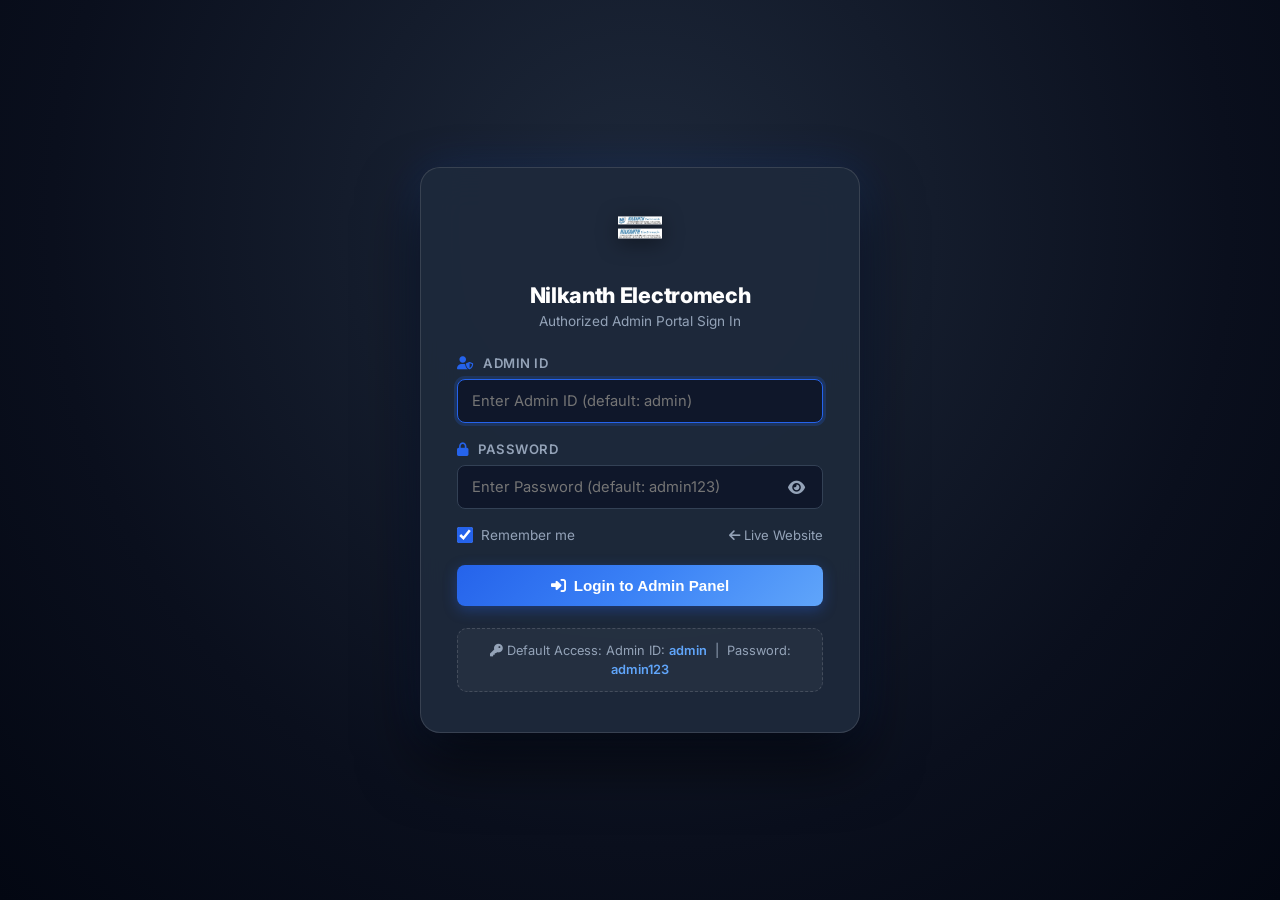
==== commit a8164b1c: "Update site content, branding logos, images, and admin configuration" ====
--- a/admin/index.html
+++ b/admin/index.html
@@ -464,6 +464,137 @@
     .toast.success i { color: var(--success); }
     .toast.error i { color: var(--danger); }
 
+    /* Admin Login Overlay & Security */
+    .admin-login-overlay {
+      position: fixed;
+      inset: 0;
+      background: radial-gradient(ellipse at 50% 25%, #1e293b 0%, #0a0f1d 65%, #030712 100%);
+      z-index: 10000;
+      display: flex;
+      align-items: center;
+      justify-content: center;
+      padding: 20px;
+      backdrop-filter: blur(12px);
+    }
+    .admin-login-card {
+      background: rgba(30, 41, 59, 0.96);
+      backdrop-filter: blur(20px);
+      border: 1px solid rgba(255, 255, 255, 0.12);
+      border-radius: 20px;
+      padding: 40px 36px;
+      width: 100%;
+      max-width: 440px;
+      box-shadow: 0 30px 60px rgba(0, 0, 0, 0.65), 0 0 45px rgba(37, 99, 235, 0.18);
+      position: relative;
+    }
+    .login-brand {
+      text-align: center;
+      margin-bottom: 26px;
+    }
+    .login-logo {
+      max-height: 56px;
+      max-width: 220px;
+      object-fit: contain;
+      margin-bottom: 14px;
+      filter: drop-shadow(0 4px 10px rgba(0, 0, 0, 0.5));
+    }
+    .login-brand h2 {
+      font-size: 1.35rem;
+      font-weight: 800;
+      color: #fff;
+      letter-spacing: -0.3px;
+    }
+    .login-brand p {
+      font-size: 0.85rem;
+      color: var(--text-muted);
+      margin-top: 5px;
+    }
+    .login-alert {
+      padding: 12px 14px;
+      border-radius: 10px;
+      margin-bottom: 20px;
+      font-size: 0.84rem;
+      display: flex;
+      align-items: center;
+      gap: 10px;
+      line-height: 1.4;
+      background: rgba(239, 68, 68, 0.15);
+      border: 1px solid rgba(239, 68, 68, 0.35);
+      color: #fca5a5;
+    }
+    .btn-toggle-eye {
+      position: absolute;
+      right: 12px;
+      top: 50%;
+      transform: translateY(-50%);
+      background: transparent;
+      border: none;
+      color: var(--text-muted);
+      cursor: pointer;
+      font-size: 0.95rem;
+      padding: 6px;
+      transition: color 0.2s;
+    }
+    .btn-toggle-eye:hover { color: #fff; }
+    .login-credentials-hint {
+      margin-top: 22px;
+      padding: 12px 14px;
+      background: rgba(255, 255, 255, 0.04);
+      border: 1px dashed rgba(255, 255, 255, 0.15);
+      border-radius: 10px;
+      font-size: 0.8rem;
+      color: #94a3b8;
+      text-align: center;
+      line-height: 1.5;
+    }
+    .login-credentials-hint strong {
+      color: #60a5fa;
+      font-weight: 600;
+    }
+    .sidebar-user-badge {
+      display: flex;
+      align-items: center;
+      gap: 10px;
+      padding: 10px 12px;
+      background: rgba(255, 255, 255, 0.04);
+      border: 1px solid var(--border-color);
+      border-radius: 8px;
+    }
+    .sidebar-user-badge .user-info {
+      flex: 1;
+      min-width: 0;
+      display: flex;
+      flex-direction: column;
+    }
+    .sidebar-user-badge .user-label {
+      font-size: 0.65rem;
+      text-transform: uppercase;
+      letter-spacing: 0.8px;
+      color: var(--text-muted);
+    }
+    .sidebar-user-badge .user-id-name {
+      font-size: 0.84rem;
+      font-weight: 700;
+      color: #fff;
+      overflow: hidden;
+      text-overflow: ellipsis;
+      white-space: nowrap;
+    }
+    .btn-logout-mini {
+      background: rgba(239, 68, 68, 0.12);
+      border: 1px solid rgba(239, 68, 68, 0.3);
+      color: #f87171;
+      border-radius: 6px;
+      padding: 6px 8px;
+      cursor: pointer;
+      font-size: 0.8rem;
+      transition: all 0.2s;
+    }
+    .btn-logout-mini:hover {
+      background: var(--danger);
+      color: #fff;
+    }
+
     /* Responsive */
     @media(max-width: 900px) {
       .sidebar { transform: translateX(-100%); transition: transform 0.3s; }
@@ -475,64 +606,131 @@
 </head>
 <body>
 
-  <!-- Sidebar -->
-  <aside class="sidebar" id="sidebar">
-    <div class="sidebar-header">
-      <img src="images/NE@2x.png" alt="Nilkanth Logo" class="sidebar-logo" onerror="this.src='data:image/svg+xml,<svg xmlns=%22http://www.w3.org/2000/svg%22 width=%2240%22 height=%2240%22><rect width=%2240%22 height=%2240%22 fill=%22%232563eb%22/><text x=%2220%22 y=%2225%22 fill=%22white%22 text-anchor=%22middle%22 font-family=%22sans-serif%22 font-weight=%22bold%22 font-size=%2216%22>NE</text></svg>'">
-      <div class="sidebar-title">
-        <h2>Nilkanth</h2>
-        <span>Admin Panel</span>
+  <!-- Admin Authentication Login Screen -->
+  <div id="adminLoginOverlay" class="admin-login-overlay">
+    <div class="admin-login-card">
+      <div class="login-brand">
+        <img id="loginBrandLogo" src="images/Nilkanth Electromech logo.png" alt="Nilkanth Electromech" class="login-logo" onerror="if(!this.src.includes('../')) { this.src='../images/Nilkanth Electromech logo.png'; } else { this.src='images/logo-emblem.png'; }">
+        <h2>Nilkanth Electromech</h2>
+        <p>Authorized Admin Portal Sign In</p>
       </div>
+
+      <div id="loginAlert" class="login-alert" style="display:none;"></div>
+
+      <form id="adminLoginForm" onsubmit="handleAdminLogin(event)">
+        <div class="form-group" style="margin-bottom: 18px;">
+          <label class="form-label" for="loginAdminId"><i class="fas fa-user-shield" style="margin-right:6px;color:var(--primary);"></i> Admin ID</label>
+          <input type="text" id="loginAdminId" class="form-control" placeholder="Enter Admin ID (default: admin)" required autocomplete="username" autofocus>
+        </div>
+
+        <div class="form-group" style="margin-bottom: 18px;">
+          <label class="form-label" for="loginPassword"><i class="fas fa-lock" style="margin-right:6px;color:var(--primary);"></i> Password</label>
+          <div style="position:relative;">
+            <input type="password" id="loginPassword" class="form-control" placeholder="Enter Password (default: admin123)" required autocomplete="current-password" style="padding-right: 42px;">
+            <button type="button" class="btn-toggle-eye" onclick="toggleLoginPassword()" aria-label="Toggle password visibility">
+              <i class="fas fa-eye" id="loginEyeIcon"></i>
+            </button>
+          </div>
+        </div>
+
+        <div style="display:flex; justify-content:space-between; align-items:center; margin-bottom: 22px; font-size:0.85rem;">
+          <label style="display:inline-flex; align-items:center; gap:8px; cursor:pointer; color:var(--text-muted); user-select:none;">
+            <input type="checkbox" id="loginRememberMe" checked style="accent-color:var(--primary); width:16px; height:16px;">
+            <span>Remember me</span>
+          </label>
+          <a href="index.html" class="link-live-site" style="color:var(--text-muted); text-decoration:none; font-size:0.82rem; transition:color 0.2s;" onmouseover="this.style.color='#fff'" onmouseout="this.style.color='var(--text-muted)'">
+            <i class="fas fa-arrow-left"></i> Live Website
+          </a>
+        </div>
+
+        <button type="submit" class="btn btn-primary" style="width:100%; justify-content:center; padding:12px; font-size:0.95rem;">
+          <i class="fas fa-sign-in-alt"></i> Login to Admin Panel
+        </button>
+
+        <div class="login-credentials-hint">
+          <i class="fas fa-key"></i> Default Access: Admin ID: <strong>admin</strong> &nbsp;|&nbsp; Password: <strong>admin123</strong>
+        </div>
+      </form>
     </div>
-    <ul class="sidebar-nav">
-      <div class="nav-label">Navigation</div>
-      <li class="nav-item active" data-tab="tab-overview">
-        <i class="fas fa-chart-pie"></i> Overview
-      </li>
-      <li class="nav-item" data-tab="tab-company">
-        <i class="fas fa-building"></i> Company & Contact
-      </li>
-      <li class="nav-item" data-tab="tab-products">
-        <i class="fas fa-bolt"></i> Products Manager
-      </li>
-      <li class="nav-item" data-tab="tab-services">
-        <i class="fas fa-tools"></i> Services Manager
-      </li>
-      <li class="nav-item" data-tab="tab-about">
-        <i class="fas fa-info-circle"></i> About & Stats
-      </li>
-      <div class="nav-label">Configuration</div>
-      <li class="nav-item" data-tab="tab-github">
-        <i class="fab fa-github"></i> GitHub Settings
-      </li>
-    </ul>
-    <div class="sidebar-footer">
-      <a href="index.html" target="_blank" class="btn-live">
-        <i class="fas fa-external-link-alt"></i> View Live Website
-      </a>
-    </div>
-  </aside>
-
-  <!-- Main Area -->
-  <div class="main-wrap">
-    <!-- Top Bar -->
-    <header class="topbar">
-      <div class="topbar-left">
-        <button id="menuToggle" class="btn btn-secondary" style="display:none;padding:8px 12px;"><i class="fas fa-bars"></i></button>
-        <h1 class="page-title" id="pageTitle">Dashboard Overview</h1>
-        <div class="status-badge" id="saveBadge">
-          <i class="fas fa-check-circle"></i> In Sync
+  </div>
+
+  <!-- Main Authenticated App Container -->
+  <div id="adminAppWrap" style="display:none; width:100%; min-height:100vh;">
+
+    <!-- Sidebar -->
+    <aside class="sidebar" id="sidebar">
+      <div class="sidebar-header">
+        <img src="images/NE@2x.png" alt="Nilkanth Logo" class="sidebar-logo" onerror="if(!this.src.includes('../')) { this.src='../images/NE@2x.png'; }">
+        <div class="sidebar-title">
+          <h2>Nilkanth</h2>
+          <span>Admin Panel</span>
         </div>
       </div>
-      <div class="topbar-right">
-        <button class="btn btn-secondary" id="btnExport">
-          <i class="fas fa-download"></i> Backup JSON
-        </button>
-        <button class="btn btn-primary" id="btnPublish">
-          <i class="fas fa-cloud-upload-alt"></i> Save & Publish
-        </button>
+      <ul class="sidebar-nav">
+        <div class="nav-label">Navigation</div>
+        <li class="nav-item active" data-tab="tab-overview">
+          <i class="fas fa-chart-pie"></i> Overview
+        </li>
+        <li class="nav-item" data-tab="tab-company">
+          <i class="fas fa-building"></i> Company & Contact
+        </li>
+        <li class="nav-item" data-tab="tab-products">
+          <i class="fas fa-bolt"></i> Products Manager
+        </li>
+        <li class="nav-item" data-tab="tab-services">
+          <i class="fas fa-tools"></i> Services Manager
+        </li>
+        <li class="nav-item" data-tab="tab-about">
+          <i class="fas fa-info-circle"></i> About & Stats
+        </li>
+        <div class="nav-label">Configuration</div>
+        <li class="nav-item" data-tab="tab-github">
+          <i class="fab fa-github"></i> GitHub Settings
+        </li>
+        <li class="nav-item" data-tab="tab-security">
+          <i class="fas fa-user-shield"></i> Admin & Security
+        </li>
+      </ul>
+      <div class="sidebar-footer">
+        <div class="sidebar-user-badge">
+          <i class="fas fa-user-circle" style="font-size:1.5rem; color:var(--primary);"></i>
+          <div class="user-info">
+            <span class="user-label">Logged In</span>
+            <span class="user-id-name" id="currentAdminName">admin</span>
+          </div>
+          <button class="btn-logout-mini" onclick="adminLogout()" title="Logout of Admin Panel">
+            <i class="fas fa-sign-out-alt"></i>
+          </button>
+        </div>
+        <a href="index.html" target="_blank" class="btn-live">
+          <i class="fas fa-external-link-alt"></i> View Live Website
+        </a>
       </div>
-    </header>
+    </aside>
+
+    <!-- Main Area -->
+    <div class="main-wrap">
+      <!-- Top Bar -->
+      <header class="topbar">
+        <div class="topbar-left">
+          <button id="menuToggle" class="btn btn-secondary" style="display:none;padding:8px 12px;"><i class="fas fa-bars"></i></button>
+          <h1 class="page-title" id="pageTitle">Dashboard Overview</h1>
+          <div class="status-badge" id="saveBadge">
+            <i class="fas fa-check-circle"></i> In Sync
+          </div>
+        </div>
+        <div class="topbar-right">
+          <button class="btn btn-secondary" id="btnExport">
+            <i class="fas fa-download"></i> Backup JSON
+          </button>
+          <button class="btn btn-primary" id="btnPublish">
+            <i class="fas fa-cloud-upload-alt"></i> Save & Publish
+          </button>
+          <button class="btn btn-danger" onclick="adminLogout()" title="Log out of Admin Panel" style="padding: 10px 14px;">
+            <i class="fas fa-sign-out-alt"></i> Logout
+          </button>
+        </div>
+      </header>
 
     <!-- Content Tabs -->
     <main class="content">
@@ -648,23 +846,50 @@
 
         <div class="card">
           <div class="card-header">
-            <h3 class="card-title"><i class="fas fa-share-alt"></i> Social Media Links</h3>
-          </div>
+            <h3 class="card-title"><i class="fas fa-share-alt"></i> Social Media Links & Visibility</h3>
+          </div>
+          <p style="color:var(--text-muted);font-size:0.85rem;margin-bottom:18px;">
+            Toggle <strong>"Show on site"</strong> ON or OFF to control whether each social icon appears on the website.
+          </p>
           <div class="grid-2">
             <div class="form-group">
-              <label class="form-label"><i class="fab fa-whatsapp" style="color:#25d366;"></i> WhatsApp Direct Link</label>
+              <div style="display:flex;align-items:center;justify-content:space-between;margin-bottom:6px;">
+                <label class="form-label" style="margin-bottom:0;"><i class="fab fa-whatsapp" style="color:#25d366;"></i> WhatsApp Direct Link</label>
+                <label style="display:flex;align-items:center;gap:6px;font-size:0.8rem;color:var(--text-muted);cursor:pointer;">
+                  <input type="checkbox" id="showWhatsapp" style="cursor:pointer;accent-color:var(--primary);">
+                  <span>Show on site</span>
+                </label>
+              </div>
               <input type="text" class="form-control" id="socialWhatsapp" placeholder="https://wa.me/91...">
             </div>
             <div class="form-group">
-              <label class="form-label"><i class="fab fa-linkedin" style="color:#0a66c2;"></i> LinkedIn URL</label>
+              <div style="display:flex;align-items:center;justify-content:space-between;margin-bottom:6px;">
+                <label class="form-label" style="margin-bottom:0;"><i class="fab fa-linkedin" style="color:#0a66c2;"></i> LinkedIn URL</label>
+                <label style="display:flex;align-items:center;gap:6px;font-size:0.8rem;color:var(--text-muted);cursor:pointer;">
+                  <input type="checkbox" id="showLinkedin" style="cursor:pointer;accent-color:var(--primary);">
+                  <span>Show on site</span>
+                </label>
+              </div>
               <input type="text" class="form-control" id="socialLinkedin" placeholder="https://linkedin.com/...">
             </div>
             <div class="form-group">
-              <label class="form-label"><i class="fab fa-facebook" style="color:#1877f2;"></i> Facebook URL</label>
+              <div style="display:flex;align-items:center;justify-content:space-between;margin-bottom:6px;">
+                <label class="form-label" style="margin-bottom:0;"><i class="fab fa-facebook" style="color:#1877f2;"></i> Facebook URL</label>
+                <label style="display:flex;align-items:center;gap:6px;font-size:0.8rem;color:var(--text-muted);cursor:pointer;">
+                  <input type="checkbox" id="showFacebook" style="cursor:pointer;accent-color:var(--primary);">
+                  <span>Show on site</span>
+                </label>
+              </div>
               <input type="text" class="form-control" id="socialFacebook" placeholder="https://facebook.com/...">
             </div>
             <div class="form-group">
-              <label class="form-label"><i class="fab fa-instagram" style="color:#e4405f;"></i> Instagram URL</label>
+              <div style="display:flex;align-items:center;justify-content:space-between;margin-bottom:6px;">
+                <label class="form-label" style="margin-bottom:0;"><i class="fab fa-instagram" style="color:#e4405f;"></i> Instagram URL</label>
+                <label style="display:flex;align-items:center;gap:6px;font-size:0.8rem;color:var(--text-muted);cursor:pointer;">
+                  <input type="checkbox" id="showInstagram" style="cursor:pointer;accent-color:var(--primary);">
+                  <span>Show on site</span>
+                </label>
+              </div>
               <input type="text" class="form-control" id="socialInstagram" placeholder="https://instagram.com/...">
             </div>
           </div>
@@ -773,8 +998,60 @@
         </div>
       </section>
 
+      <!-- Tab: Admin & Security -->
+      <section class="tab-pane" id="tab-security">
+        <div class="card" style="max-width: 680px;">
+          <div class="card-header">
+            <h3 class="card-title"><i class="fas fa-user-shield"></i> Admin Login & Security Settings</h3>
+          </div>
+          <p style="color:var(--text-muted);font-size:0.9rem;line-height:1.6;margin-bottom:20px;">
+            Manage your admin panel login credentials. Credentials are saved securely in your browser's private storage (<code>localStorage</code>).
+          </p>
+
+          <form onsubmit="updateAdminCredentials(event)">
+            <div class="form-group">
+              <label class="form-label">Current Admin ID</label>
+              <input type="text" class="form-control" id="secCurrentId" placeholder="Enter current Admin ID (default: admin)" required>
+            </div>
+
+            <div class="form-group">
+              <label class="form-label">Current Password</label>
+              <input type="password" class="form-control" id="secCurrentPass" placeholder="Enter current password (default: admin123)" required>
+            </div>
+
+            <hr style="border: 0; border-top: 1px solid var(--border-color); margin: 20px 0;">
+
+            <div class="form-group">
+              <label class="form-label">New Admin ID</label>
+              <input type="text" class="form-control" id="secNewId" placeholder="e.g. admin or paresh" required>
+            </div>
+
+            <div class="grid-2">
+              <div class="form-group">
+                <label class="form-label">New Password</label>
+                <input type="password" class="form-control" id="secNewPass" placeholder="Minimum 4 characters" required minlength="4">
+              </div>
+              <div class="form-group">
+                <label class="form-label">Confirm New Password</label>
+                <input type="password" class="form-control" id="secConfirmPass" placeholder="Re-enter new password" required minlength="4">
+              </div>
+            </div>
+
+            <div style="display:flex; justify-content:space-between; align-items:center; margin-top:22px; gap:12px; flex-wrap:wrap;">
+              <button type="submit" class="btn btn-primary">
+                <i class="fas fa-save"></i> Save New Credentials
+              </button>
+              <button type="button" class="btn btn-secondary" onclick="resetDefaultCredentials()">
+                <i class="fas fa-undo"></i> Reset to Default (admin / admin123)
+              </button>
+            </div>
+          </form>
+        </div>
+      </section>
+
     </main>
   </div>
+</div><!-- /adminAppWrap -->
 
   <!-- Product Modal -->
   <div class="modal-overlay" id="productModal">
@@ -852,22 +1129,238 @@
   </div>
 
   <script>
-    // --- Application State ---
-    const isSubfolder = window.location.pathname.endsWith('/admin/') || window.location.pathname.includes('/admin/index.html');
+    // --- Application Path & State ---
+    const normalizedPath = window.location.pathname.replace(/\\/g, '/');
+    const isSubfolder = normalizedPath.includes('/admin/') || normalizedPath.endsWith('/admin');
     const basePath = isSubfolder ? '../' : '';
+
+    // Synchronize logo images and navigation links
+    const brandLogoEl = document.getElementById('loginBrandLogo');
+    if (brandLogoEl) {
+      brandLogoEl.src = basePath + 'images/Nilkanth Electromech logo.png';
+    }
+    document.querySelectorAll('a.btn-live, a.link-live-site').forEach(el => {
+      el.href = basePath ? (basePath + 'index.html') : 'index.html';
+    });
+
+    // --- Admin Authentication State & Security ---
+    const DEFAULT_ADMIN_ID = 'admin';
+    const DEFAULT_ADMIN_PASS = 'admin123';
+
+    function getStoredAdminId() {
+      return localStorage.getItem('nilkanth_admin_id') || DEFAULT_ADMIN_ID;
+    }
+
+    function getStoredAdminPass() {
+      return localStorage.getItem('nilkanth_admin_pass') || DEFAULT_ADMIN_PASS;
+    }
+
+    function isUserAuthenticated() {
+      return sessionStorage.getItem('nilkanth_admin_auth') === 'true' ||
+             localStorage.getItem('nilkanth_admin_auth') === 'true';
+    }
+
+    function updateAdminNameDisplay() {
+      const el = document.getElementById('currentAdminName');
+      if (el) el.textContent = getStoredAdminId();
+    }
+
+    function checkAdminAuth() {
+      const overlay = document.getElementById('adminLoginOverlay');
+      const appWrap = document.getElementById('adminAppWrap');
+      updateAdminNameDisplay();
+
+      if (isUserAuthenticated()) {
+        if (overlay) overlay.style.display = 'none';
+        if (appWrap) appWrap.style.display = 'flex';
+      } else {
+        if (overlay) overlay.style.display = 'flex';
+        if (appWrap) appWrap.style.display = 'none';
+        const idInput = document.getElementById('loginAdminId');
+        if (idInput) setTimeout(() => idInput.focus(), 150);
+      }
+    }
+
+    function handleAdminLogin(e) {
+      if (e) e.preventDefault();
+      const idInput = document.getElementById('loginAdminId');
+      const passInput = document.getElementById('loginPassword');
+      const remBox = document.getElementById('loginRememberMe');
+      const alertEl = document.getElementById('loginAlert');
+
+      const valId = (idInput ? idInput.value : '').trim();
+      const valPass = passInput ? passInput.value : '';
+
+      const expectedId = getStoredAdminId();
+      const expectedPass = getStoredAdminPass();
+
+      if (valId === expectedId && valPass === expectedPass) {
+        if (alertEl) alertEl.style.display = 'none';
+        if (remBox && remBox.checked) {
+          localStorage.setItem('nilkanth_admin_auth', 'true');
+        } else {
+          sessionStorage.setItem('nilkanth_admin_auth', 'true');
+          localStorage.removeItem('nilkanth_admin_auth');
+        }
+        checkAdminAuth();
+        showToast('Login successful! Welcome, ' + valId, 'success');
+      } else {
+        if (alertEl) {
+          alertEl.innerHTML = '<i class="fas fa-exclamation-triangle"></i> Invalid Admin ID or Password. Please try again.';
+          alertEl.style.display = 'flex';
+        }
+        if (passInput) {
+          passInput.value = '';
+          passInput.focus();
+        }
+      }
+    }
+
+    function adminLogout() {
+      if (!confirm('Are you sure you want to log out of the Admin Panel?')) return;
+      sessionStorage.removeItem('nilkanth_admin_auth');
+      localStorage.removeItem('nilkanth_admin_auth');
+      checkAdminAuth();
+      const idInput = document.getElementById('loginAdminId');
+      const passInput = document.getElementById('loginPassword');
+      if (idInput) idInput.value = '';
+      if (passInput) passInput.value = '';
+      showToast('Logged out successfully', 'info');
+    }
+
+    function toggleLoginPassword() {
+      const input = document.getElementById('loginPassword');
+      const icon = document.getElementById('loginEyeIcon');
+      if (!input) return;
+      if (input.type === 'password') {
+        input.type = 'text';
+        if (icon) icon.className = 'fas fa-eye-slash';
+      } else {
+        input.type = 'password';
+        if (icon) icon.className = 'fas fa-eye';
+      }
+    }
+
+    function updateAdminCredentials(e) {
+      if (e) e.preventDefault();
+      const curId = document.getElementById('secCurrentId').value.trim();
+      const curPass = document.getElementById('secCurrentPass').value;
+      const newId = document.getElementById('secNewId').value.trim();
+      const newPass = document.getElementById('secNewPass').value;
+      const confirmPass = document.getElementById('secConfirmPass').value;
+
+      if (curId !== getStoredAdminId() || curPass !== getStoredAdminPass()) {
+        alert('Current Admin ID or Current Password is incorrect!');
+        return;
+      }
+      if (!newId) {
+        alert('Please enter a valid New Admin ID.');
+        return;
+      }
+      if (newPass.length < 4) {
+        alert('New Password must be at least 4 characters long.');
+        return;
+      }
+      if (newPass !== confirmPass) {
+        alert('New Password and Confirm New Password do not match!');
+        return;
+      }
+
+      localStorage.setItem('nilkanth_admin_id', newId);
+      localStorage.setItem('nilkanth_admin_pass', newPass);
+      updateAdminNameDisplay();
+
+      document.getElementById('secCurrentId').value = '';
+      document.getElementById('secCurrentPass').value = '';
+      document.getElementById('secNewId').value = '';
+      document.getElementById('secNewPass').value = '';
+      document.getElementById('secConfirmPass').value = '';
+
+      showToast('Admin ID & Password updated successfully!', 'success');
+    }
+
+    function resetDefaultCredentials() {
+      if (!confirm('Reset Admin ID & Password back to default ("admin" / "admin123")?')) return;
+      localStorage.removeItem('nilkanth_admin_id');
+      localStorage.removeItem('nilkanth_admin_pass');
+      updateAdminNameDisplay();
+      showToast('Admin credentials reset to default (admin / admin123)', 'info');
+    }
 
     let siteData = null;
     let hasUnsavedChanges = false;
 
-    // Load initial JSON data
+    function persistLocalData() {
+      if (siteData) {
+        try {
+          localStorage.setItem('nilkanth_site_data', JSON.stringify(siteData));
+        } catch(e) {}
+      }
+    }
+
+    // Load initial JSON data with offline / file:// protocol fallback
     async function initData() {
+      checkAdminAuth();
       try {
         const res = await fetch(basePath + 'data/site-data.json?t=' + Date.now());
         if(!res.ok) throw new Error('Failed to load JSON');
         siteData = await res.json();
       } catch (err) {
-        showToast('Error loading data/site-data.json: ' + err.message, 'error');
-        return;
+        const local = localStorage.getItem('nilkanth_site_data');
+        if (local) {
+          try { siteData = JSON.parse(local); } catch(e){}
+        }
+        if (!siteData) {
+          siteData = {
+            company: {
+              name: "Nilkanth Electromech",
+              tagline: "Transforming Power Distribution with Precision",
+              email: "nilkanthelectromech@gmail.com",
+              phone: "+91 84693 85282",
+              address: "Surat, Gujarat, India",
+              workingHours: "Monday - Saturday: 9:00 AM - 6:00 PM",
+              website: "",
+              social: {
+                facebook: "https://facebook.com",
+                instagram: "https://instagram.com",
+                linkedin: "https://linkedin.com",
+                whatsapp: "https://wa.me/918469385282",
+                show_facebook: false,
+                show_instagram: false,
+                show_linkedin: false,
+                show_whatsapp: true
+              }
+            },
+            about: {
+              badge: "ABOUT NILKANTH ELECTROMECH",
+              heading: "Engineering Excellence in Power Control & Automation",
+              paragraph1: "Nilkanth Electromech is a trusted name in Gujarat's electrical infrastructure ecosystem. With over 14 years of hands-on expertise, we manufacture state-of-the-art power and motor control panels certified to the highest national quality standards.",
+              paragraph2: "As a 'CPRI' Certified Switchboard Manufacturer and Government Approved Licensed Electrical Contractor, we combine rigorous safety compliance with custom-tailored electrical engineering for commercial complexes, manufacturing units, and utilities.",
+              stats: [
+                { number: "14+", label: "Years Experience" },
+                { number: "250+", label: "Completed Projects" },
+                { number: "100%", label: "CPRI Tested Compliance" },
+                { number: "24/7", label: "Technical Support" }
+              ]
+            },
+            products: [
+              { id: "mcc-panel", title: "MCC Panel (Motor Control Centre)", category: "Motor & Automation", image: "images/MCC_1-500x225.jpg", description: "Modular Motor Control Centre engineered for industrial automation, high thermal withstand, and multi-motor management." },
+              { id: "pcc-panel", title: "PCC Panel (Power Control Centre)", category: "Power Distribution", image: "images/PPC-Panel-500x375.jpeg", description: "Heavy-duty Power Control Centre panels up to 6300A with compartmentalized construction and copper busbar grading." },
+              { id: "apfc-panel", title: "APFC Panel (Automatic Power Factor Control)", category: "Power Optimization", image: "images/APFC_NEW_1-500x375.jpg", description: "Microprocessor-controlled capacitor banks maintaining unity power factor, reducing penalty charges, and cutting harmonic losses." },
+              { id: "plc-panel", title: "PLC & Automation Panel", category: "Industrial Automation", image: "images/PLC_NEW_1-500x375.jpg", description: "Intelligent control panels integrated with leading PLCs, HMIs, and SCADA connectivity for seamless factory automation." },
+              { id: "dg-sync-panel", title: "DG Synchronization Panel", category: "Power Generation", image: "images/DG-Sync_1-500x277.jpg", description: "Automatic synchronizing and load-sharing systems for multiple diesel generators ensuring uninterrupted plant operations." },
+              { id: "outdoor-lt-panel", title: "Outdoor LT Kiosk Panel", category: "Outdoor Distribution", image: "images/Outdoor-lt_1-500x375.jpg", description: "Weatherproof IP55/IP65 rated outdoor feeder pillars and kiosks built to endure severe environmental conditions." }
+            ],
+            services: [
+              { id: "fabrication", title: "Fabrication Work (Control Panel)", icon: "fas fa-tools", image: "images/fabrication_work-1200x675.jpg", description: "Customised fabrication solutions for control panels, modular enclosures, and industrial switchboards built to rigid engineering tolerances." },
+              { id: "cable-laying", title: "H.V/L.V. Cable Laying", icon: "fas fa-network-wired", image: "images/cable_laying-500x281.jpg", description: "Government licensed cable laying covering High Voltage (HV) and Low Voltage (LV) certified industrial installations." },
+              { id: "panel-commissioning", title: "L.T./H.T. Panel Commissioning", icon: "fas fa-cog", image: "images/s_3-1200x675.jpg", description: "Systematic on-site commissioning guaranteeing optimal relay coordination, busbar calibration, and smooth system handover." },
+              { id: "panel-installation", title: "L.T./H.T. Panel Installation", icon: "fas fa-wrench", image: "images/s_4-1200x675.jpg", description: "Professional mechanical and electrical installation by government licensed technicians ensuring safety and seismic stability." },
+              { id: "retro-fitting", title: "L.T. Panel Retro Fitting Jobs", icon: "fas fa-sync-alt", image: "images/s_5-1200x675.jpg", description: "Modernizing legacy electrical switchboards with contemporary breakers and digital meters, extending equipment lifespan." },
+              { id: "panel-testing", title: "L.T./H.T. Panel Testing Jobs", icon: "fas fa-vial", image: "images/s_6-1200x675.jpg", description: "Thorough insulation resistance, high-voltage withstand, dielectric strength, and functional testing matching CPRI standards." }
+            ]
+          };
+        }
       }
       populateForms();
       renderProducts();
@@ -894,6 +1387,10 @@
       document.getElementById('socialLinkedin').value = s.linkedin || '';
       document.getElementById('socialFacebook').value = s.facebook || '';
       document.getElementById('socialInstagram').value = s.instagram || '';
+      document.getElementById('showWhatsapp').checked = s.show_whatsapp !== false;
+      document.getElementById('showLinkedin').checked = !!s.show_linkedin;
+      document.getElementById('showFacebook').checked = !!s.show_facebook;
+      document.getElementById('showInstagram').checked = !!s.show_instagram;
       // About
       const a = siteData.about || {};
       document.getElementById('aboutBadge').value = a.badge || '';
@@ -1106,6 +1603,10 @@
       siteData.company.social.linkedin = document.getElementById('socialLinkedin').value.trim();
       siteData.company.social.facebook = document.getElementById('socialFacebook').value.trim();
       siteData.company.social.instagram = document.getElementById('socialInstagram').value.trim();
+      siteData.company.social.show_whatsapp = document.getElementById('showWhatsapp').checked;
+      siteData.company.social.show_linkedin = document.getElementById('showLinkedin').checked;
+      siteData.company.social.show_facebook = document.getElementById('showFacebook').checked;
+      siteData.company.social.show_instagram = document.getElementById('showInstagram').checked;
 
       siteData.about.badge = document.getElementById('aboutBadge').value.trim();
       siteData.about.heading = document.getElementById('aboutHeading').value.trim();
@@ -1294,7 +1795,8 @@
         'tab-products': 'Electrical Panels & Products',
         'tab-services': 'Services & Solutions',
         'tab-about': 'About & Experience Stats',
-        'tab-github': 'GitHub Auto-Publish Settings'
+        'tab-github': 'GitHub Auto-Publish Settings',
+        'tab-security': 'Admin Login & Security Settings'
       };
       document.getElementById('pageTitle').textContent = titles[tabId] || 'Dashboard';
     }
@@ -1312,6 +1814,7 @@
     document.getElementById('btnExport').addEventListener('click', exportBackup);
 
     // Initial load
+    checkAdminAuth();
     initData();
   </script>
 </body>
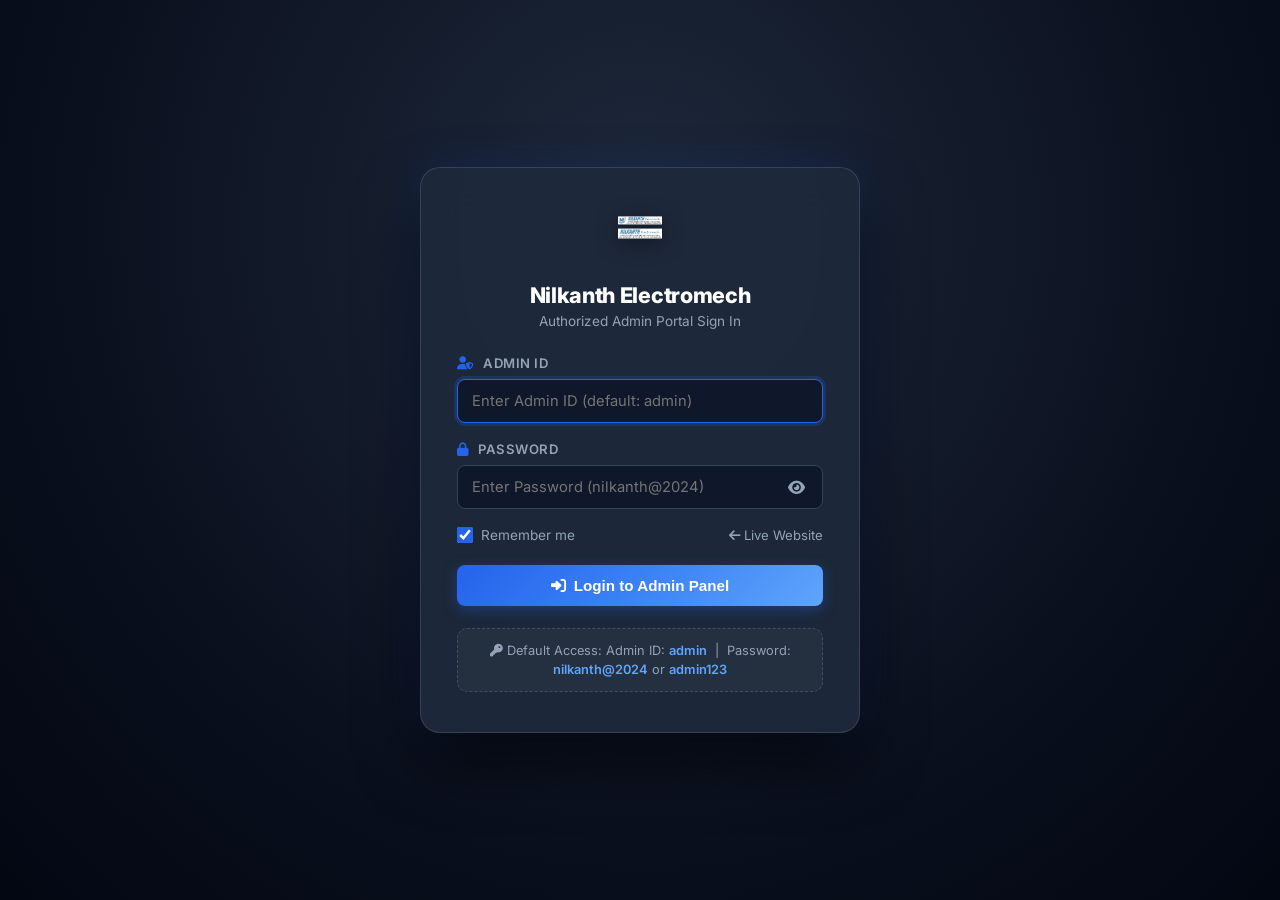
==== commit e13fc583: "Fix admin login password check, prevent page refresh, and resolve image onerror loop" ====
--- a/admin/index.html
+++ b/admin/index.html
@@ -610,14 +610,14 @@
   <div id="adminLoginOverlay" class="admin-login-overlay">
     <div class="admin-login-card">
       <div class="login-brand">
-        <img id="loginBrandLogo" src="images/Nilkanth Electromech logo.png" alt="Nilkanth Electromech" class="login-logo" onerror="if(!this.src.includes('../')) { this.src='../images/Nilkanth Electromech logo.png'; } else { this.src='images/logo-emblem.png'; }">
+        <img id="loginBrandLogo" src="images/Nilkanth Electromech logo.png" alt="Nilkanth Electromech" class="login-logo" onerror="this.onerror=null; this.src='../images/logo-emblem.png';">
         <h2>Nilkanth Electromech</h2>
         <p>Authorized Admin Portal Sign In</p>
       </div>
 
       <div id="loginAlert" class="login-alert" style="display:none;"></div>
 
-      <form id="adminLoginForm" onsubmit="handleAdminLogin(event)">
+      <form id="adminLoginForm" onsubmit="event.preventDefault(); handleAdminLogin(event); return false;">
         <div class="form-group" style="margin-bottom: 18px;">
           <label class="form-label" for="loginAdminId"><i class="fas fa-user-shield" style="margin-right:6px;color:var(--primary);"></i> Admin ID</label>
           <input type="text" id="loginAdminId" class="form-control" placeholder="Enter Admin ID (default: admin)" required autocomplete="username" autofocus>
@@ -626,7 +626,7 @@
         <div class="form-group" style="margin-bottom: 18px;">
           <label class="form-label" for="loginPassword"><i class="fas fa-lock" style="margin-right:6px;color:var(--primary);"></i> Password</label>
           <div style="position:relative;">
-            <input type="password" id="loginPassword" class="form-control" placeholder="Enter Password (default: admin123)" required autocomplete="current-password" style="padding-right: 42px;">
+            <input type="password" id="loginPassword" class="form-control" placeholder="Enter Password (nilkanth@2024)" required autocomplete="current-password" style="padding-right: 42px;">
             <button type="button" class="btn-toggle-eye" onclick="toggleLoginPassword()" aria-label="Toggle password visibility">
               <i class="fas fa-eye" id="loginEyeIcon"></i>
             </button>
@@ -648,7 +648,7 @@
         </button>
 
         <div class="login-credentials-hint">
-          <i class="fas fa-key"></i> Default Access: Admin ID: <strong>admin</strong> &nbsp;|&nbsp; Password: <strong>admin123</strong>
+          <i class="fas fa-key"></i> Default Access: Admin ID: <strong>admin</strong> &nbsp;|&nbsp; Password: <strong>nilkanth@2024</strong> or <strong>admin123</strong>
         </div>
       </form>
     </div>
@@ -1008,7 +1008,7 @@
             Manage your admin panel login credentials. Credentials are saved securely in your browser's private storage (<code>localStorage</code>).
           </p>
 
-          <form onsubmit="updateAdminCredentials(event)">
+          <form onsubmit="event.preventDefault(); updateAdminCredentials(event); return false;">
             <div class="form-group">
               <label class="form-label">Current Admin ID</label>
               <input type="text" class="form-control" id="secCurrentId" placeholder="Enter current Admin ID (default: admin)" required>
@@ -1145,7 +1145,7 @@
 
     // --- Admin Authentication State & Security ---
     const DEFAULT_ADMIN_ID = 'admin';
-    const DEFAULT_ADMIN_PASS = 'admin123';
+    const DEFAULT_ADMIN_PASS = 'nilkanth@2024';
 
     function getStoredAdminId() {
       return localStorage.getItem('nilkanth_admin_id') || DEFAULT_ADMIN_ID;
@@ -1182,19 +1182,25 @@
     }
 
     function handleAdminLogin(e) {
-      if (e) e.preventDefault();
+      if (e) {
+        e.preventDefault();
+        e.stopPropagation();
+      }
       const idInput = document.getElementById('loginAdminId');
       const passInput = document.getElementById('loginPassword');
       const remBox = document.getElementById('loginRememberMe');
       const alertEl = document.getElementById('loginAlert');
 
       const valId = (idInput ? idInput.value : '').trim();
-      const valPass = passInput ? passInput.value : '';
+      const valPass = (passInput ? passInput.value : '').trim();
 
       const expectedId = getStoredAdminId();
       const expectedPass = getStoredAdminPass();
 
-      if (valId === expectedId && valPass === expectedPass) {
+      const isIdMatch = (valId.toLowerCase() === expectedId.toLowerCase()) || (valId.toLowerCase() === 'admin');
+      const isPassMatch = (valPass === expectedPass || valPass === 'nilkanth@2024' || valPass === 'admin123');
+
+      if (isIdMatch && isPassMatch) {
         if (alertEl) alertEl.style.display = 'none';
         if (remBox && remBox.checked) {
           localStorage.setItem('nilkanth_admin_auth', 'true');
@@ -1203,16 +1209,18 @@
           localStorage.removeItem('nilkanth_admin_auth');
         }
         checkAdminAuth();
-        showToast('Login successful! Welcome, ' + valId, 'success');
+        showToast('Login successful! Welcome, ' + (valId || 'Admin'), 'success');
+        return false;
       } else {
         if (alertEl) {
-          alertEl.innerHTML = '<i class="fas fa-exclamation-triangle"></i> Invalid Admin ID or Password. Please try again.';
+          alertEl.innerHTML = '<i class="fas fa-exclamation-triangle"></i> Password did not match. Please use <strong>nilkanth@2024</strong> or <strong>admin123</strong>.';
           alertEl.style.display = 'flex';
         }
         if (passInput) {
           passInput.value = '';
           passInput.focus();
         }
+        return false;
       }
     }
 
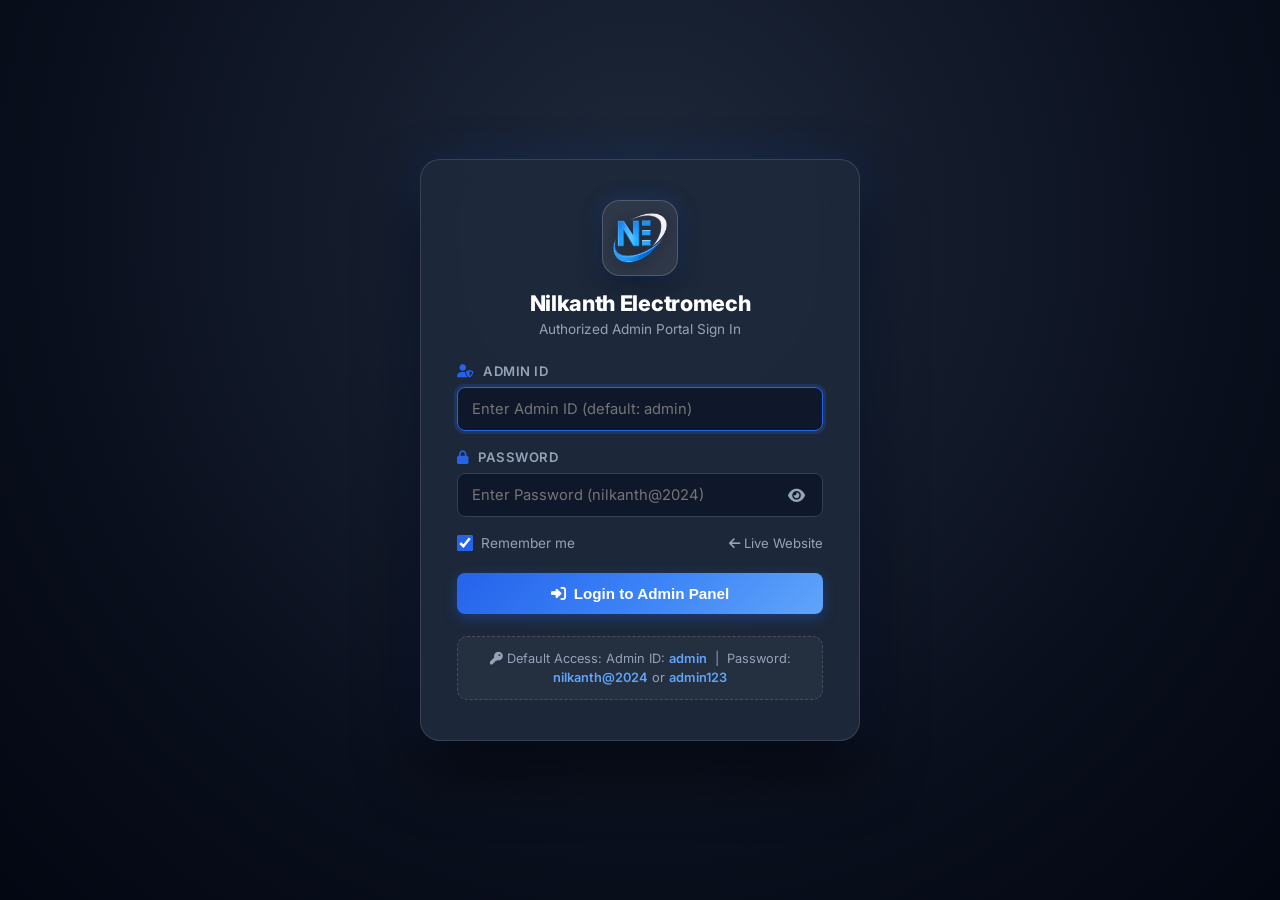
==== commit aa3080ea: "Fix admin panel logos, add admin/images assets, and enhance login logo display" ====
--- a/admin/index.html
+++ b/admin/index.html
@@ -491,12 +491,24 @@
       text-align: center;
       margin-bottom: 26px;
     }
+    .login-logo-wrap {
+      display: inline-flex;
+      align-items: center;
+      justify-content: center;
+      width: 76px;
+      height: 76px;
+      border-radius: 18px;
+      background: rgba(255, 255, 255, 0.08);
+      border: 1px solid rgba(255, 255, 255, 0.18);
+      padding: 10px;
+      margin: 0 auto 14px auto;
+      box-shadow: 0 10px 25px rgba(0, 0, 0, 0.35), 0 0 20px rgba(37, 99, 235, 0.25);
+    }
     .login-logo {
-      max-height: 56px;
-      max-width: 220px;
+      max-height: 100%;
+      max-width: 100%;
       object-fit: contain;
-      margin-bottom: 14px;
-      filter: drop-shadow(0 4px 10px rgba(0, 0, 0, 0.5));
+      filter: drop-shadow(0 2px 8px rgba(0, 0, 0, 0.4));
     }
     .login-brand h2 {
       font-size: 1.35rem;
@@ -610,7 +622,9 @@
   <div id="adminLoginOverlay" class="admin-login-overlay">
     <div class="admin-login-card">
       <div class="login-brand">
-        <img id="loginBrandLogo" src="images/Nilkanth Electromech logo.png" alt="Nilkanth Electromech" class="login-logo" onerror="this.onerror=null; this.src='../images/logo-emblem.png';">
+        <div class="login-logo-wrap">
+          <img id="loginBrandLogo" src="images/logo-emblem.png" alt="Nilkanth Electromech" class="login-logo" onerror="this.onerror=null; this.src='../images/logo-emblem.png';">
+        </div>
         <h2>Nilkanth Electromech</h2>
         <p>Authorized Admin Portal Sign In</p>
       </div>
@@ -660,7 +674,7 @@
     <!-- Sidebar -->
     <aside class="sidebar" id="sidebar">
       <div class="sidebar-header">
-        <img src="images/NE@2x.png" alt="Nilkanth Logo" class="sidebar-logo" onerror="if(!this.src.includes('../')) { this.src='../images/NE@2x.png'; }">
+        <img src="images/NE@2x.png" alt="Nilkanth Logo" class="sidebar-logo" onerror="this.onerror=null; this.src='../images/NE@2x.png';">
         <div class="sidebar-title">
           <h2>Nilkanth</h2>
           <span>Admin Panel</span>
@@ -1137,7 +1151,20 @@
     // Synchronize logo images and navigation links
     const brandLogoEl = document.getElementById('loginBrandLogo');
     if (brandLogoEl) {
-      brandLogoEl.src = basePath + 'images/Nilkanth Electromech logo.png';
+      brandLogoEl.onerror = function() {
+        this.onerror = null;
+        this.src = isSubfolder ? '../images/NE@2x.png' : 'images/NE@2x.png';
+      };
+      brandLogoEl.src = isSubfolder ? '../images/logo-emblem.png' : 'images/logo-emblem.png';
+    }
+
+    const sideLogoEl = document.querySelector('.sidebar-logo');
+    if (sideLogoEl) {
+      sideLogoEl.onerror = function() {
+        this.onerror = null;
+        this.src = isSubfolder ? '../images/logo-emblem.png' : 'images/logo-emblem.png';
+      };
+      sideLogoEl.src = isSubfolder ? '../images/NE@2x.png' : 'images/NE@2x.png';
     }
     document.querySelectorAll('a.btn-live, a.link-live-site').forEach(el => {
       el.href = basePath ? (basePath + 'index.html') : 'index.html';
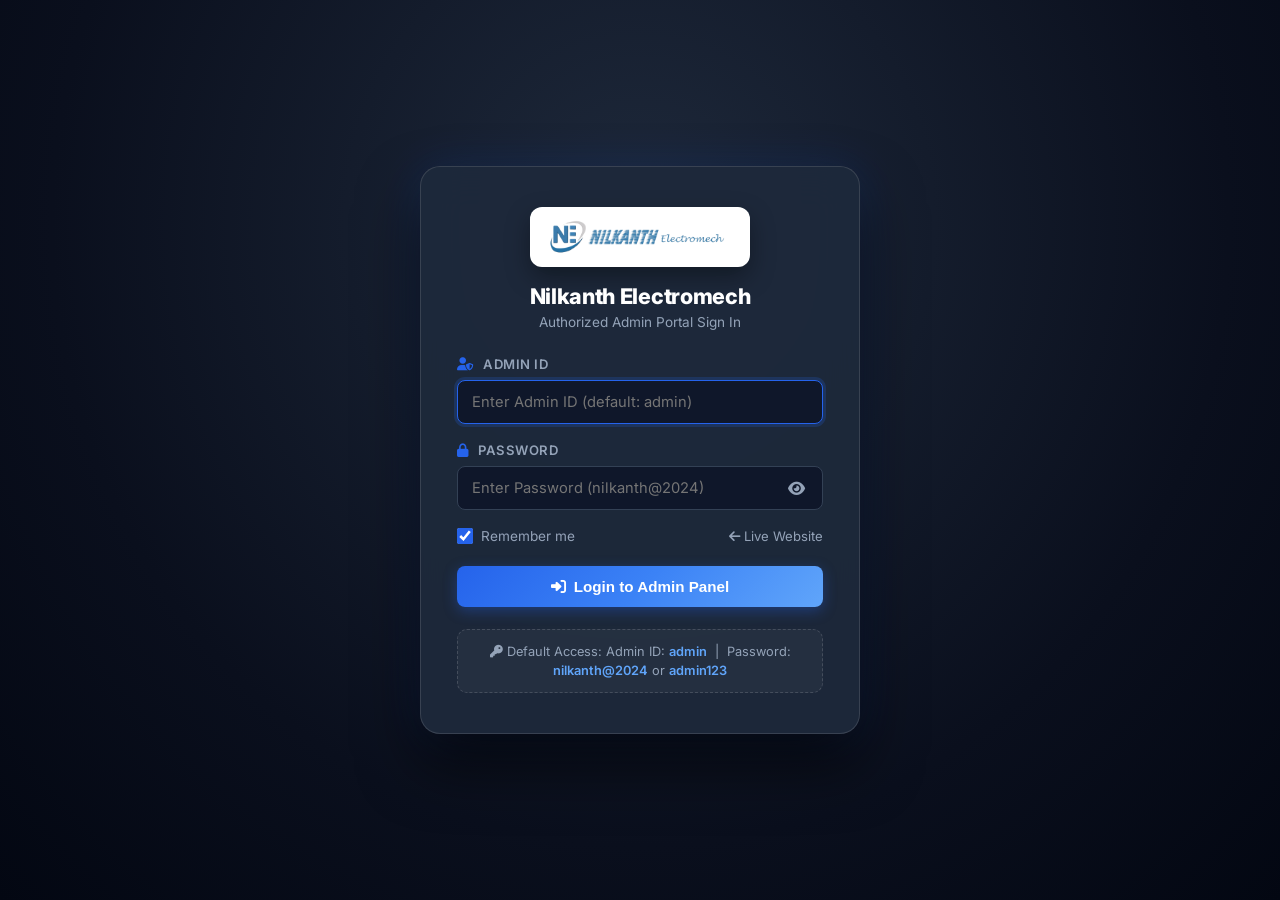
==== commit 81718a3c: "Update logo sitewide to official full logo, fix homepage slider script, and enhance admin panel slid" ====
--- a/admin/index.html
+++ b/admin/index.html
@@ -47,19 +47,21 @@
       z-index: 100;
     }
     .sidebar-header {
-      padding: 24px 20px;
+      padding: 18px 14px;
       display: flex;
       align-items: center;
-      gap: 12px;
+      justify-content: center;
       border-bottom: 1px solid var(--border-color);
+      background: rgba(255, 255, 255, 0.02);
     }
     .sidebar-logo {
-      width: 40px;
-      height: 40px;
+      height: 42px;
+      max-width: 100%;
       border-radius: 8px;
       background: white;
-      padding: 4px;
+      padding: 5px 12px;
       object-fit: contain;
+      box-shadow: 0 2px 8px rgba(0, 0, 0, 0.25);
     }
     .sidebar-title h2 {
       font-size: 1rem;
@@ -495,20 +497,19 @@
       display: inline-flex;
       align-items: center;
       justify-content: center;
-      width: 76px;
-      height: 76px;
-      border-radius: 18px;
-      background: rgba(255, 255, 255, 0.08);
-      border: 1px solid rgba(255, 255, 255, 0.18);
-      padding: 10px;
-      margin: 0 auto 14px auto;
-      box-shadow: 0 10px 25px rgba(0, 0, 0, 0.35), 0 0 20px rgba(37, 99, 235, 0.25);
+      width: auto;
+      max-width: 280px;
+      height: 60px;
+      border-radius: 12px;
+      background: #ffffff;
+      padding: 6px 18px;
+      margin: 0 auto 16px auto;
+      box-shadow: 0 10px 25px rgba(0, 0, 0, 0.35);
     }
     .login-logo {
-      max-height: 100%;
+      max-height: 46px;
       max-width: 100%;
       object-fit: contain;
-      filter: drop-shadow(0 2px 8px rgba(0, 0, 0, 0.4));
     }
     .login-brand h2 {
       font-size: 1.35rem;
@@ -607,12 +608,29 @@
       color: #fff;
     }
 
+    .menu-toggle {
+      display: none;
+    }
+
     /* Responsive */
     @media(max-width: 900px) {
-      .sidebar { transform: translateX(-100%); transition: transform 0.3s; }
-      .sidebar.open { transform: translateX(0); }
-      .main-wrap { margin-left: 0; }
-      .grid-2, .grid-3, .grid-4 { grid-template-columns: 1fr; }
+      .menu-toggle {
+        display: inline-flex !important;
+      }
+      .sidebar {
+        transform: translateX(-100%);
+        transition: transform 0.3s cubic-bezier(0.16, 1, 0.3, 1);
+        box-shadow: 0 10px 30px rgba(0, 0, 0, 0.6);
+      }
+      .sidebar.open {
+        transform: translateX(0);
+      }
+      .main-wrap {
+        margin-left: 0;
+      }
+      .grid-2, .grid-3, .grid-4 {
+        grid-template-columns: 1fr;
+      }
     }
   </style>
 </head>
@@ -623,7 +641,7 @@
     <div class="admin-login-card">
       <div class="login-brand">
         <div class="login-logo-wrap">
-          <img id="loginBrandLogo" src="images/logo-emblem.png" alt="Nilkanth Electromech" class="login-logo" onerror="this.onerror=null; this.src='../images/logo-emblem.png';">
+          <img id="loginBrandLogo" src="images/logo-full.png" alt="Nilkanth Electromech" class="login-logo" onerror="this.onerror=null; this.src='../images/logo-full.png';">
         </div>
         <h2>Nilkanth Electromech</h2>
         <p>Authorized Admin Portal Sign In</p>
@@ -674,16 +692,15 @@
     <!-- Sidebar -->
     <aside class="sidebar" id="sidebar">
       <div class="sidebar-header">
-        <img src="images/NE@2x.png" alt="Nilkanth Logo" class="sidebar-logo" onerror="this.onerror=null; this.src='../images/NE@2x.png';">
-        <div class="sidebar-title">
-          <h2>Nilkanth</h2>
-          <span>Admin Panel</span>
-        </div>
+        <img src="images/logo-full.png" alt="Nilkanth Electromech" class="sidebar-logo" onerror="this.onerror=null; this.src='../images/logo-full.png';">
       </div>
       <ul class="sidebar-nav">
         <div class="nav-label">Navigation</div>
         <li class="nav-item active" data-tab="tab-overview">
           <i class="fas fa-chart-pie"></i> Overview
+        </li>
+        <li class="nav-item" data-tab="tab-slider">
+          <i class="fas fa-images"></i> Slider Manager
         </li>
         <li class="nav-item" data-tab="tab-company">
           <i class="fas fa-building"></i> Company & Contact
@@ -696,6 +713,9 @@
         </li>
         <li class="nav-item" data-tab="tab-about">
           <i class="fas fa-info-circle"></i> About & Stats
+        </li>
+        <li class="nav-item" data-tab="tab-testimonials">
+          <i class="fas fa-comments"></i> Trust Our Clients
         </li>
         <div class="nav-label">Configuration</div>
         <li class="nav-item" data-tab="tab-github">
@@ -727,7 +747,7 @@
       <!-- Top Bar -->
       <header class="topbar">
         <div class="topbar-left">
-          <button id="menuToggle" class="btn btn-secondary" style="display:none;padding:8px 12px;"><i class="fas fa-bars"></i></button>
+          <button id="menuToggle" class="btn btn-secondary menu-toggle" style="padding:8px 12px;" aria-label="Toggle Navigation Menu"><i class="fas fa-bars"></i></button>
           <h1 class="page-title" id="pageTitle">Dashboard Overview</h1>
           <div class="status-badge" id="saveBadge">
             <i class="fas fa-check-circle"></i> In Sync
@@ -753,6 +773,13 @@
       <section class="tab-pane active" id="tab-overview">
         <div class="grid-4" style="margin-bottom:24px;">
           <div class="stat-card">
+            <div class="stat-icon purple"><i class="fas fa-images"></i></div>
+            <div class="stat-meta">
+              <h3 id="statSliderCount">3</h3>
+              <p>Slider Images</p>
+            </div>
+          </div>
+          <div class="stat-card">
             <div class="stat-icon blue"><i class="fas fa-bolt"></i></div>
             <div class="stat-meta">
               <h3 id="statProductCount">6</h3>
@@ -773,13 +800,6 @@
               <p>Hosting on GitHub</p>
             </div>
           </div>
-          <div class="stat-card">
-            <div class="stat-icon purple"><i class="fas fa-code-branch"></i></div>
-            <div class="stat-meta">
-              <h3>main</h3>
-              <p>Active Branch</p>
-            </div>
-          </div>
         </div>
 
         <div class="grid-2">
@@ -788,6 +808,12 @@
               <h3 class="card-title"><i class="fas fa-rocket"></i> Quick Actions</h3>
             </div>
             <div style="display:flex;flex-direction:column;gap:12px;">
+              <button class="btn btn-secondary" onclick="switchTab('tab-slider'); openSlideModal();" style="justify-content:flex-start;">
+                <i class="fas fa-images" style="color:#c084fc;"></i> Add New Slider Image
+              </button>
+              <button class="btn btn-secondary" onclick="switchTab('tab-testimonials'); openTestimonialModal();" style="justify-content:flex-start;">
+                <i class="fas fa-comment-medical" style="color:#fbbf24;"></i> Add New Client Review
+              </button>
               <button class="btn btn-secondary" onclick="switchTab('tab-products'); openProductModal();" style="justify-content:flex-start;">
                 <i class="fas fa-plus-circle" style="color:var(--primary);"></i> Add New Electrical Panel
               </button>
@@ -910,6 +936,24 @@
         </div>
       </section>
 
+      <!-- Tab: Slider / Images -->
+      <section class="tab-pane" id="tab-slider">
+        <div class="card">
+          <div class="card-header">
+            <h3 class="card-title"><i class="fas fa-images"></i> Hero Banner Slider Images</h3>
+            <button class="btn btn-primary btn-sm" onclick="openSlideModal()">
+              <i class="fas fa-plus"></i> Add New Slide Image
+            </button>
+          </div>
+          <p style="color:var(--text-muted);font-size:0.88rem;margin-bottom:20px;line-height:1.6;">
+            Manage and add background photos and banner slides for your home page hero carousel. Upload new images, choose from gallery presets, and adjust slide titles and action buttons.
+          </p>
+          <div class="item-grid" id="sliderList">
+            <!-- Dynamic slider cards -->
+          </div>
+        </div>
+      </section>
+
       <!-- Tab: Products -->
       <section class="tab-pane" id="tab-products">
         <div class="card">
@@ -970,6 +1014,24 @@
           </div>
           <div class="grid-4" id="statsList">
             <!-- Dynamic stats fields -->
+          </div>
+        </div>
+      </section>
+
+      <!-- Tab: Testimonials / Trust Our Clients -->
+      <section class="tab-pane" id="tab-testimonials">
+        <div class="card">
+          <div class="card-header">
+            <h3 class="card-title"><i class="fas fa-comments"></i> Trust Our Clients (Client Reviews)</h3>
+            <button class="btn btn-primary btn-sm" onclick="openTestimonialModal()">
+              <i class="fas fa-plus"></i> Add New Client Review
+            </button>
+          </div>
+          <p style="color:var(--text-muted);font-size:0.88rem;margin-bottom:20px;line-height:1.6;">
+            Manage and add client testimonials displayed in the <strong>"Trust Our Clients"</strong> section on the website homepage. You can add client names, roles/companies, star ratings, and review quotes.
+          </p>
+          <div class="item-grid" id="testimonialsList">
+            <!-- Dynamic testimonial cards -->
           </div>
         </div>
       </section>
@@ -1067,6 +1129,105 @@
   </div>
 </div><!-- /adminAppWrap -->
 
+  <!-- Slide Modal -->
+  <div class="modal-overlay" id="slideModal">
+    <div class="modal" style="max-width:620px;">
+      <div class="modal-header">
+        <h3 id="slideModalTitle">Add New Slide Image</h3>
+        <button class="modal-close" onclick="closeSlideModal()">&times;</button>
+      </div>
+      <div class="modal-body">
+        <input type="hidden" id="slideEditId">
+
+        <!-- Image Preview Box -->
+        <div class="form-group">
+          <label class="form-label">Image Preview</label>
+          <div style="width:100%;height:180px;background:#0b1120;border:1px solid var(--border-color);border-radius:8px;overflow:hidden;display:flex;align-items:center;justify-content:center;position:relative;">
+            <img id="slideImgPreview" src="images/APFC_NEW_2-1200x675.jpg" alt="Preview" style="width:100%;height:100%;object-fit:cover;" onerror="this.src='images/logo-full.png'">
+          </div>
+        </div>
+
+        <!-- Upload from Computer -->
+        <div class="form-group">
+          <label class="form-label"><i class="fas fa-upload"></i> Upload Image from Computer</label>
+          <input type="file" id="slideFileInput" accept="image/*" class="form-control" onchange="handleSlideFileUpload(event)" style="padding:8px 12px;">
+          <small style="color:var(--text-muted);font-size:0.75rem;margin-top:4px;display:block;">
+            Select any JPG, PNG, or WebP photo from your device. It will be loaded instantly into the slider.
+          </small>
+        </div>
+
+        <!-- Or select from preset repository images -->
+        <div class="form-group">
+          <label class="form-label"><i class="fas fa-folder-open"></i> Or Choose from Existing Gallery</label>
+          <select class="form-control" id="slidePresetSelect" onchange="selectSlidePreset(this.value)">
+            <option value="">-- Choose Existing Banner Image --</option>
+            <option value="images/APFC_NEW_2-1200x675.jpg">APFC Panel 2 (1200x675)</option>
+            <option value="images/APFC_NEW_1-1200x675.jpg">APFC Panel 1 (1200x675)</option>
+            <option value="images/MCC_1-1200x541.jpg">MCC Control Panel (1200x541)</option>
+            <option value="images/fabrication_work-1200x675.jpg">Fabrication Workshop (1200x675)</option>
+            <option value="images/Outdoor-lt_1-1200x675.jpg">Outdoor LT Panel (1200x675)</option>
+            <option value="images/PLC_NEW_1-1200x675.jpg">PLC Automation Panel (1200x675)</option>
+            <option value="images/DG-Sync_1-1144x500.jpg">DG Synchronization Panel (1144x500)</option>
+            <option value="images/PPC-Panel-1200x675.jpeg">PCC Power Panel (1200x675)</option>
+            <option value="images/s_3-1200x675.jpg">Panel Commissioning (1200x675)</option>
+            <option value="images/s_4-1200x675.jpg">Panel Installation (1200x675)</option>
+            <option value="images/s_5-1200x675.jpg">Retro Fitting Jobs (1200x675)</option>
+            <option value="images/s_6-1200x675.jpg">Panel Testing (1200x675)</option>
+          </select>
+        </div>
+
+        <!-- Image Path / URL -->
+        <div class="form-group">
+          <label class="form-label">Image Path or URL</label>
+          <input type="text" class="form-control" id="slideImage" placeholder="images/APFC_NEW_2-1200x675.jpg" oninput="updateSlidePreview(this.value)">
+        </div>
+
+        <div class="grid-2">
+          <div class="form-group">
+            <label class="form-label">Badge / Category Tag</label>
+            <input type="text" class="form-control" id="slideBadge" placeholder="e.g. Premier Electrical Panel Builder">
+          </div>
+          <div class="form-group">
+            <label class="form-label">Slide Heading / Title</label>
+            <input type="text" class="form-control" id="slideTitle" placeholder="e.g. Powering Efficiency">
+          </div>
+        </div>
+
+        <div class="form-group">
+          <label class="form-label">Subtitle / Description</label>
+          <textarea class="form-control" id="slideSubtitle" placeholder="Brief description displayed on the banner slide..." style="min-height:70px;"></textarea>
+        </div>
+
+        <div class="grid-2">
+          <div class="form-group">
+            <label class="form-label">Primary Button Text</label>
+            <input type="text" class="form-control" id="slideBtnText" placeholder="e.g. View Products">
+          </div>
+          <div class="form-group">
+            <label class="form-label">Primary Button Link</label>
+            <input type="text" class="form-control" id="slideBtnLink" placeholder="products.html">
+          </div>
+        </div>
+
+        <div class="grid-2">
+          <div class="form-group">
+            <label class="form-label">Secondary Button Text</label>
+            <input type="text" class="form-control" id="slideBtnSecText" placeholder="e.g. Get a Quote">
+          </div>
+          <div class="form-group">
+            <label class="form-label">Secondary Button Link</label>
+            <input type="text" class="form-control" id="slideBtnSecLink" placeholder="contact.html">
+          </div>
+        </div>
+
+      </div>
+      <div class="modal-footer">
+        <button class="btn btn-secondary" onclick="closeSlideModal()">Cancel</button>
+        <button class="btn btn-primary" onclick="saveSlide()">Save Slide Image</button>
+      </div>
+    </div>
+  </div>
+
   <!-- Product Modal -->
   <div class="modal-overlay" id="productModal">
     <div class="modal">
@@ -1136,6 +1297,45 @@
     </div>
   </div>
 
+  <!-- Testimonial Modal -->
+  <div class="modal-overlay" id="testimonialModal">
+    <div class="modal" style="max-width:560px;">
+      <div class="modal-header">
+        <h3 id="testimonialModalTitle">Add Client Review</h3>
+        <button class="modal-close" onclick="closeTestimonialModal()">&times;</button>
+      </div>
+      <div class="modal-body">
+        <input type="hidden" id="testiEditId">
+        <div class="grid-2">
+          <div class="form-group">
+            <label class="form-label">Client / Author Name</label>
+            <input type="text" class="form-control" id="testiName" placeholder="e.g. Ramesh Patel">
+          </div>
+          <div class="form-group">
+            <label class="form-label">Role / Company / City</label>
+            <input type="text" class="form-control" id="testiRole" placeholder="e.g. Director, Surat Textiles">
+          </div>
+        </div>
+        <div class="form-group">
+          <label class="form-label">Star Rating</label>
+          <select class="form-control" id="testiRating">
+            <option value="5">★★★★★ (5 Stars - Excellent)</option>
+            <option value="4">★★★★☆ (4 Stars - Very Good)</option>
+            <option value="3">★★★☆☆ (3 Stars - Good)</option>
+          </select>
+        </div>
+        <div class="form-group">
+          <label class="form-label">Client Review Quote</label>
+          <textarea class="form-control" id="testiQuote" placeholder="Enter what the client said about your electrical panels or services..." style="min-height:110px;"></textarea>
+        </div>
+      </div>
+      <div class="modal-footer">
+        <button class="btn btn-secondary" onclick="closeTestimonialModal()">Cancel</button>
+        <button class="btn btn-primary" onclick="saveTestimonial()">Save Client Review</button>
+      </div>
+    </div>
+  </div>
+
   <!-- Toast Notification -->
   <div class="toast" id="toast">
     <i class="fas fa-info-circle"></i>
@@ -1153,18 +1353,18 @@
     if (brandLogoEl) {
       brandLogoEl.onerror = function() {
         this.onerror = null;
-        this.src = isSubfolder ? '../images/NE@2x.png' : 'images/NE@2x.png';
+        this.src = isSubfolder ? '../images/logo-full.png' : 'images/logo-full.png';
       };
-      brandLogoEl.src = isSubfolder ? '../images/logo-emblem.png' : 'images/logo-emblem.png';
+      brandLogoEl.src = isSubfolder ? '../images/logo-full.png' : 'images/logo-full.png';
     }
 
     const sideLogoEl = document.querySelector('.sidebar-logo');
     if (sideLogoEl) {
       sideLogoEl.onerror = function() {
         this.onerror = null;
-        this.src = isSubfolder ? '../images/logo-emblem.png' : 'images/logo-emblem.png';
+        this.src = isSubfolder ? '../images/logo-full.png' : 'images/logo-full.png';
       };
-      sideLogoEl.src = isSubfolder ? '../images/NE@2x.png' : 'images/NE@2x.png';
+      sideLogoEl.src = isSubfolder ? '../images/logo-full.png' : 'images/logo-full.png';
     }
     document.querySelectorAll('a.btn-live, a.link-live-site').forEach(el => {
       el.href = basePath ? (basePath + 'index.html') : 'index.html';
@@ -1378,6 +1578,11 @@
                 { number: "24/7", label: "Technical Support" }
               ]
             },
+            hero: [
+              { id: "slide-1", image: "images/APFC_NEW_2-1200x675.jpg", badge: "Premier Electrical Panel Builder", title: "Powering Efficiency,\nEmpowering Industries", subtitle: "Your trusted partner for comprehensive panel building solutions. L.T., H.T. & APFC panels designed with precision and excellence.", btnText: "View Products", btnLink: "products.html", btnSecondaryText: "Get a Quote", btnSecondaryLink: "contact.html" },
+              { id: "slide-2", image: "images/MCC_1-1200x541.jpg", badge: "Quality Products", title: "Quality Products for\nEfficient Panel Building", subtitle: "From small-scale control panels to large industrial installations, we provide reliable innovative solutions.", btnText: "Our Products", btnLink: "products.html", btnSecondaryText: "Learn More", btnSecondaryLink: "about.html" },
+              { id: "slide-3", image: "images/fabrication_work-1200x675.jpg", badge: "Professional Services", title: "Powering Your Electrical\nInfrastructure", subtitle: "Professional panel building services from fabrication and installation to commissioning and testing.", btnText: "Our Services", btnLink: "services.html", btnSecondaryText: "Contact Us", btnSecondaryLink: "contact.html" }
+            ],
             products: [
               { id: "mcc-panel", title: "MCC Panel (Motor Control Centre)", category: "Motor & Automation", image: "images/MCC_1-500x225.jpg", description: "Modular Motor Control Centre engineered for industrial automation, high thermal withstand, and multi-motor management." },
               { id: "pcc-panel", title: "PCC Panel (Power Control Centre)", category: "Power Distribution", image: "images/PPC-Panel-500x375.jpeg", description: "Heavy-duty Power Control Centre panels up to 6300A with compartmentalized construction and copper busbar grading." },
@@ -1393,14 +1598,35 @@
               { id: "panel-installation", title: "L.T./H.T. Panel Installation", icon: "fas fa-wrench", image: "images/s_4-1200x675.jpg", description: "Professional mechanical and electrical installation by government licensed technicians ensuring safety and seismic stability." },
               { id: "retro-fitting", title: "L.T. Panel Retro Fitting Jobs", icon: "fas fa-sync-alt", image: "images/s_5-1200x675.jpg", description: "Modernizing legacy electrical switchboards with contemporary breakers and digital meters, extending equipment lifespan." },
               { id: "panel-testing", title: "L.T./H.T. Panel Testing Jobs", icon: "fas fa-vial", image: "images/s_6-1200x675.jpg", description: "Thorough insulation resistance, high-voltage withstand, dielectric strength, and functional testing matching CPRI standards." }
+            ],
+            testimonials: [
+              { id: "t-1", name: "Happy Client", role: "Panel Buyer, Surat", quote: "Very good quality panel manufacturer. I personally very impressed to work with Nilkanth Electromech.", rating: 5 },
+              { id: "t-2", name: "Industrial Client", role: "Manufacturing, Gujarat", quote: "Nilkanth Electromech is one of the best panel manufacturers in Surat and the services they provide are amazing. Keep it up and work like this!", rating: 5 },
+              { id: "t-3", name: "Satisfied Customer", role: "Commercial Project, Surat", quote: "Excellent craftsmanship and professional services. Nilkanth Electromech delivered our APFC panels on time with perfect quality. Highly recommended!", rating: 5 }
             ]
           };
         }
       }
+      if(!siteData.hero || !Array.isArray(siteData.hero) || siteData.hero.length === 0) {
+        siteData.hero = [
+          { id: "slide-1", image: "images/APFC_NEW_2-1200x675.jpg", badge: "Premier Electrical Panel Builder", title: "Powering Efficiency,\nEmpowering Industries", subtitle: "Your trusted partner for comprehensive panel building solutions. L.T., H.T. & APFC panels designed with precision and excellence.", btnText: "View Products", btnLink: "products.html", btnSecondaryText: "Get a Quote", btnSecondaryLink: "contact.html" },
+          { id: "slide-2", image: "images/MCC_1-1200x541.jpg", badge: "Quality Products", title: "Quality Products for\nEfficient Panel Building", subtitle: "From small-scale control panels to large industrial installations, we provide reliable innovative solutions.", btnText: "Our Products", btnLink: "products.html", btnSecondaryText: "Learn More", btnSecondaryLink: "about.html" },
+          { id: "slide-3", image: "images/fabrication_work-1200x675.jpg", badge: "Professional Services", title: "Powering Your Electrical\nInfrastructure", subtitle: "Professional panel building services from fabrication and installation to commissioning and testing.", btnText: "Our Services", btnLink: "services.html", btnSecondaryText: "Contact Us", btnSecondaryLink: "contact.html" }
+        ];
+      }
+      if(!siteData.testimonials || !Array.isArray(siteData.testimonials) || siteData.testimonials.length === 0) {
+        siteData.testimonials = [
+          { id: "t-1", name: "Happy Client", role: "Panel Buyer, Surat", quote: "Very good quality panel manufacturer. I personally very impressed to work with Nilkanth Electromech.", rating: 5 },
+          { id: "t-2", name: "Industrial Client", role: "Manufacturing, Gujarat", quote: "Nilkanth Electromech is one of the best panel manufacturers in Surat and the services they provide are amazing. Keep it up and work like this!", rating: 5 },
+          { id: "t-3", name: "Satisfied Customer", role: "Commercial Project, Surat", quote: "Excellent craftsmanship and professional services. Nilkanth Electromech delivered our APFC panels on time with perfect quality. Highly recommended!", rating: 5 }
+        ];
+      }
       populateForms();
+      renderSlider();
       renderProducts();
       renderServices();
       renderStats();
+      renderTestimonials();
       loadGitHubSettings();
       updateSaveBadge(false);
     }
@@ -1437,6 +1663,188 @@
       document.getElementById('statServiceCount').textContent = (siteData.services || []).length;
     }
 
+    // --- Slider Manager ---
+    function renderSlider() {
+      const container = document.getElementById('sliderList');
+      if(!container) return;
+      if(!Array.isArray(siteData.hero)) siteData.hero = [];
+      const slides = siteData.hero;
+      const statEl = document.getElementById('statSliderCount');
+      if(statEl) statEl.textContent = slides.length;
+
+      if(!slides.length) {
+        container.innerHTML = '<p style="color:var(--text-muted);grid-column:1/-1;">No slider images added yet. Click "Add New Slide Image" above to add your first banner image.</p>';
+        return;
+      }
+
+      container.innerHTML = slides.map((s, idx) => {
+        let imgSrc = s.image || 'images/APFC_NEW_2-1200x675.jpg';
+        if(!imgSrc.startsWith('http') && !imgSrc.startsWith('data:')) {
+          imgSrc = basePath + imgSrc;
+        }
+        return `
+        <div class="item-card">
+          <div style="position:relative;">
+            <img src="${imgSrc}" alt="${s.title || 'Slide'}" class="item-img" style="height:175px;" onerror="this.src='${basePath}images/logo-full.png'">
+            <span style="position:absolute;top:10px;left:10px;background:rgba(15,23,42,0.85);backdrop-filter:blur(4px);color:#38bdf8;padding:3px 10px;border-radius:20px;font-size:0.75rem;font-weight:700;border:1px solid rgba(56,189,248,0.3);">
+              Slide #${idx + 1}
+            </span>
+          </div>
+          <div class="item-body">
+            <span class="item-cat">${s.badge || 'Banner Tag'}</span>
+            <h4 class="item-title">${(s.title || 'Untitled Slide').replace(/\\n/g, ' ')}</h4>
+            <p class="item-desc">${s.subtitle || ''}</p>
+            <div style="margin-top:auto;display:flex;gap:6px;align-items:center;justify-content:space-between;padding-top:12px;border-top:1px solid var(--border-color);">
+              <div style="display:flex;gap:4px;">
+                <button class="btn btn-secondary btn-sm" onclick="moveSlide(${idx}, -1)" ${idx === 0 ? 'disabled' : ''} title="Move Up">
+                  <i class="fas fa-arrow-up"></i>
+                </button>
+                <button class="btn btn-secondary btn-sm" onclick="moveSlide(${idx}, 1)" ${idx === slides.length - 1 ? 'disabled' : ''} title="Move Down">
+                  <i class="fas fa-arrow-down"></i>
+                </button>
+              </div>
+              <div style="display:flex;gap:6px;">
+                <button class="btn btn-secondary btn-sm" onclick="editSlide(${idx})">
+                  <i class="fas fa-edit"></i> Edit
+                </button>
+                <button class="btn btn-danger btn-sm" onclick="deleteSlide(${idx})">
+                  <i class="fas fa-trash"></i>
+                </button>
+              </div>
+            </div>
+          </div>
+        </div>
+        `;
+      }).join('');
+    }
+
+    function openSlideModal(idx = null) {
+      document.getElementById('slideEditId').value = idx !== null ? idx : '';
+      const presetSel = document.getElementById('slidePresetSelect');
+      if(presetSel) presetSel.value = '';
+      const fileInp = document.getElementById('slideFileInput');
+      if(fileInp) fileInp.value = '';
+
+      if(idx !== null && siteData.hero && siteData.hero[idx]) {
+        const s = siteData.hero[idx];
+        document.getElementById('slideModalTitle').textContent = 'Edit Slide Image';
+        document.getElementById('slideImage').value = s.image || '';
+        document.getElementById('slideBadge').value = s.badge || '';
+        document.getElementById('slideTitle').value = s.title || '';
+        document.getElementById('slideSubtitle').value = s.subtitle || '';
+        document.getElementById('slideBtnText').value = s.btnText || '';
+        document.getElementById('slideBtnLink').value = s.btnLink || '';
+        document.getElementById('slideBtnSecText').value = s.btnSecondaryText || '';
+        document.getElementById('slideBtnSecLink').value = s.btnSecondaryLink || '';
+        updateSlidePreview(s.image || 'images/APFC_NEW_2-1200x675.jpg');
+      } else {
+        document.getElementById('slideModalTitle').textContent = 'Add New Slide Image';
+        document.getElementById('slideImage').value = 'images/APFC_NEW_2-1200x675.jpg';
+        document.getElementById('slideBadge').value = 'New Banner';
+        document.getElementById('slideTitle').value = '';
+        document.getElementById('slideSubtitle').value = '';
+        document.getElementById('slideBtnText').value = 'View Products';
+        document.getElementById('slideBtnLink').value = 'products.html';
+        document.getElementById('slideBtnSecText').value = 'Get a Quote';
+        document.getElementById('slideBtnSecLink').value = 'contact.html';
+        updateSlidePreview('images/APFC_NEW_2-1200x675.jpg');
+      }
+      document.getElementById('slideModal').classList.add('active');
+    }
+
+    function closeSlideModal() {
+      document.getElementById('slideModal').classList.remove('active');
+    }
+
+    function updateSlidePreview(src) {
+      const img = document.getElementById('slideImgPreview');
+      if(!img) return;
+      if(!src) {
+        img.src = basePath + 'images/logo-full.png';
+        return;
+      }
+      img.src = (src.startsWith('http') || src.startsWith('data:')) ? src : (basePath + src);
+    }
+
+    function selectSlidePreset(val) {
+      if(!val) return;
+      document.getElementById('slideImage').value = val;
+      updateSlidePreview(val);
+    }
+
+    function handleSlideFileUpload(event) {
+      const file = event.target.files && event.target.files[0];
+      if(!file) return;
+      if(file.size > 2 * 1024 * 1024) {
+        if(!confirm('Image is over 2MB. For optimal performance, images under 1MB are recommended. Continue anyway?')) {
+          event.target.value = '';
+          return;
+        }
+      }
+      const reader = new FileReader();
+      reader.onload = function(e) {
+        const dataUrl = e.target.result;
+        document.getElementById('slideImage').value = dataUrl;
+        updateSlidePreview(dataUrl);
+        showToast('Image loaded successfully!', 'success');
+      };
+      reader.readAsDataURL(file);
+    }
+
+    function saveSlide() {
+      const image = document.getElementById('slideImage').value.trim();
+      if(!image) { alert('Please choose or upload a slide image'); return; }
+      const badge = document.getElementById('slideBadge').value.trim();
+      const title = document.getElementById('slideTitle').value.trim();
+      const subtitle = document.getElementById('slideSubtitle').value.trim();
+      const btnText = document.getElementById('slideBtnText').value.trim();
+      const btnLink = document.getElementById('slideBtnLink').value.trim();
+      const btnSecondaryText = document.getElementById('slideBtnSecText').value.trim();
+      const btnSecondaryLink = document.getElementById('slideBtnSecLink').value.trim();
+      const editId = document.getElementById('slideEditId').value;
+
+      if(!Array.isArray(siteData.hero)) siteData.hero = [];
+
+      if(editId !== '') {
+        const idx = parseInt(editId);
+        siteData.hero[idx] = {
+          ...siteData.hero[idx],
+          image, badge, title, subtitle, btnText, btnLink, btnSecondaryText, btnSecondaryLink
+        };
+      } else {
+        const id = 'slide-' + (siteData.hero.length + 1);
+        siteData.hero.push({
+          id, image, badge, title, subtitle, btnText, btnLink, btnSecondaryText, btnSecondaryLink
+        });
+      }
+
+      closeSlideModal();
+      renderSlider();
+      updateSaveBadge(true);
+      showToast('Slider updated! Remember to click "Save & Publish" to commit changes.', 'success');
+    }
+
+    function editSlide(idx) { openSlideModal(idx); }
+
+    function deleteSlide(idx) {
+      if(!confirm('Are you sure you want to delete slide #' + (idx + 1) + '?')) return;
+      siteData.hero.splice(idx, 1);
+      renderSlider();
+      updateSaveBadge(true);
+      showToast('Slide deleted', 'success');
+    }
+
+    function moveSlide(idx, direction) {
+      const targetIdx = idx + direction;
+      if(targetIdx < 0 || targetIdx >= siteData.hero.length) return;
+      const temp = siteData.hero[idx];
+      siteData.hero[idx] = siteData.hero[targetIdx];
+      siteData.hero[targetIdx] = temp;
+      renderSlider();
+      updateSaveBadge(true);
+      showToast('Slide order updated', 'info');
+    }
+
     // --- Products ---
     function renderProducts() {
       const container = document.getElementById('productsList');
@@ -1447,7 +1855,7 @@
         const imgSrc = p.image.startsWith('http') ? p.image : (basePath + p.image);
         return `
         <div class="item-card">
-          <img src="${imgSrc}" alt="${p.title}" class="item-img" onerror="this.src='${basePath}images/NE@2x.png'">
+          <img src="${imgSrc}" alt="${p.title}" class="item-img" onerror="this.src='${basePath}images/logo-full.png'">
           <div class="item-body">
             <span class="item-cat">${p.category || 'Panel'}</span>
             <h4 class="item-title">${p.title}</h4>
@@ -1622,6 +2030,132 @@
       updateSaveBadge(true);
     }
 
+    // --- Trust Our Clients / Testimonials ---
+    function renderTestimonials() {
+      const container = document.getElementById('testimonialsList');
+      if(!container) return;
+      if(!Array.isArray(siteData.testimonials)) siteData.testimonials = [];
+      const list = siteData.testimonials;
+
+      if(!list.length) {
+        container.innerHTML = '<p style="color:var(--text-muted);grid-column:1/-1;">No client reviews added yet. Click "Add New Client Review" above to add your first testimonial.</p>';
+        return;
+      }
+
+      container.innerHTML = list.map((t, idx) => {
+        const starsHtml = Array.from({length: t.rating || 5}).map(() => '<i class="fas fa-star" style="color:#fbbf24;"></i>').join('');
+        return `
+        <div class="item-card">
+          <div class="item-body" style="padding:20px;">
+            <div style="display:flex;align-items:center;justify-content:space-between;margin-bottom:12px;">
+              <span class="item-cat" style="margin-bottom:0;"><i class="fas fa-quote-left"></i> Review #${idx + 1}</span>
+              <div style="font-size:0.85rem;">${starsHtml}</div>
+            </div>
+            <p style="font-size:0.92rem;color:#e2e8f0;font-style:italic;line-height:1.6;margin-bottom:16px;">
+              "${t.quote}"
+            </p>
+            <div style="display:flex;align-items:center;gap:12px;margin-bottom:16px;">
+              <div style="width:38px;height:38px;background:rgba(37,99,235,0.2);border:1px solid rgba(37,99,235,0.4);border-radius:50%;display:flex;align-items:center;justify-content:center;color:#60a5fa;font-size:0.95rem;flex-shrink:0;">
+                <i class="fas fa-user"></i>
+              </div>
+              <div>
+                <strong style="display:block;color:#fff;font-size:0.95rem;">${t.name}</strong>
+                <span style="display:block;color:var(--text-muted);font-size:0.78rem;">${t.role}</span>
+              </div>
+            </div>
+            <div style="margin-top:auto;display:flex;gap:6px;align-items:center;justify-content:space-between;padding-top:12px;border-top:1px solid var(--border-color);">
+              <div style="display:flex;gap:4px;">
+                <button class="btn btn-secondary btn-sm" onclick="moveTestimonial(${idx}, -1)" ${idx === 0 ? 'disabled' : ''} title="Move Up">
+                  <i class="fas fa-arrow-up"></i>
+                </button>
+                <button class="btn btn-secondary btn-sm" onclick="moveTestimonial(${idx}, 1)" ${idx === list.length - 1 ? 'disabled' : ''} title="Move Down">
+                  <i class="fas fa-arrow-down"></i>
+                </button>
+              </div>
+              <div style="display:flex;gap:6px;">
+                <button class="btn btn-secondary btn-sm" onclick="editTestimonial(${idx})">
+                  <i class="fas fa-edit"></i> Edit
+                </button>
+                <button class="btn btn-danger btn-sm" onclick="deleteTestimonial(${idx})">
+                  <i class="fas fa-trash"></i>
+                </button>
+              </div>
+            </div>
+          </div>
+        </div>
+        `;
+      }).join('');
+    }
+
+    function openTestimonialModal(idx = null) {
+      document.getElementById('testiEditId').value = idx !== null ? idx : '';
+      if(idx !== null && siteData.testimonials && siteData.testimonials[idx]) {
+        const t = siteData.testimonials[idx];
+        document.getElementById('testimonialModalTitle').textContent = 'Edit Client Review';
+        document.getElementById('testiName').value = t.name || '';
+        document.getElementById('testiRole').value = t.role || '';
+        document.getElementById('testiRating').value = t.rating || 5;
+        document.getElementById('testiQuote').value = t.quote || '';
+      } else {
+        document.getElementById('testimonialModalTitle').textContent = 'Add Client Review';
+        document.getElementById('testiName').value = '';
+        document.getElementById('testiRole').value = '';
+        document.getElementById('testiRating').value = '5';
+        document.getElementById('testiQuote').value = '';
+      }
+      document.getElementById('testimonialModal').classList.add('active');
+    }
+
+    function closeTestimonialModal() {
+      document.getElementById('testimonialModal').classList.remove('active');
+    }
+
+    function saveTestimonial() {
+      const name = document.getElementById('testiName').value.trim();
+      const quote = document.getElementById('testiQuote').value.trim();
+      if(!name) { alert('Please enter client / author name'); return; }
+      if(!quote) { alert('Please enter review quote'); return; }
+      const role = document.getElementById('testiRole').value.trim() || 'Client';
+      const rating = parseInt(document.getElementById('testiRating').value) || 5;
+      const editId = document.getElementById('testiEditId').value;
+
+      if(!Array.isArray(siteData.testimonials)) siteData.testimonials = [];
+
+      if(editId !== '') {
+        const idx = parseInt(editId);
+        siteData.testimonials[idx] = { ...siteData.testimonials[idx], name, role, rating, quote };
+      } else {
+        const id = 't-' + (siteData.testimonials.length + 1);
+        siteData.testimonials.push({ id, name, role, rating, quote });
+      }
+
+      closeTestimonialModal();
+      renderTestimonials();
+      updateSaveBadge(true);
+      showToast('Client review updated! Click "Save & Publish" to commit changes.', 'success');
+    }
+
+    function editTestimonial(idx) { openTestimonialModal(idx); }
+
+    function deleteTestimonial(idx) {
+      if(!confirm('Are you sure you want to delete review by "' + siteData.testimonials[idx].name + '"?')) return;
+      siteData.testimonials.splice(idx, 1);
+      renderTestimonials();
+      updateSaveBadge(true);
+      showToast('Client review deleted', 'success');
+    }
+
+    function moveTestimonial(idx, direction) {
+      const targetIdx = idx + direction;
+      if(targetIdx < 0 || targetIdx >= siteData.testimonials.length) return;
+      const temp = siteData.testimonials[idx];
+      siteData.testimonials[idx] = siteData.testimonials[targetIdx];
+      siteData.testimonials[targetIdx] = temp;
+      renderTestimonials();
+      updateSaveBadge(true);
+      showToast('Review order updated', 'info');
+    }
+
     // Collect latest form edits back into siteData
     function syncFormsToData() {
       if(!siteData) return;
@@ -1797,6 +2331,10 @@
 
     function updateSaveBadge(unsaved) {
       hasUnsavedChanges = unsaved;
+      if(unsaved) {
+        syncFormsToData();
+        persistLocalData();
+      }
       const b = document.getElementById('saveBadge');
       if(unsaved) {
         b.className = 'status-badge unsaved';
@@ -1826,19 +2364,41 @@
 
       const titles = {
         'tab-overview': 'Dashboard Overview',
+        'tab-slider': 'Hero Banner Slider Images',
         'tab-company': 'Company & Contact Info',
         'tab-products': 'Electrical Panels & Products',
         'tab-services': 'Services & Solutions',
         'tab-about': 'About & Experience Stats',
+        'tab-testimonials': 'Trust Our Clients (Reviews)',
         'tab-github': 'GitHub Auto-Publish Settings',
         'tab-security': 'Admin Login & Security Settings'
       };
       document.getElementById('pageTitle').textContent = titles[tabId] || 'Dashboard';
     }
 
-    // Listeners
+    // Mobile / Responsive Sidebar Drawer Toggle
+    const menuToggle = document.getElementById('menuToggle');
+    const sidebar = document.getElementById('sidebar');
+    if (menuToggle && sidebar) {
+      menuToggle.addEventListener('click', (e) => {
+        e.stopPropagation();
+        sidebar.classList.toggle('open');
+      });
+      document.addEventListener('click', (e) => {
+        if (sidebar.classList.contains('open') && !sidebar.contains(e.target) && !menuToggle.contains(e.target)) {
+          sidebar.classList.remove('open');
+        }
+      });
+    }
+
+    // Navigation Listeners
     document.querySelectorAll('.nav-item').forEach(item => {
-      item.addEventListener('click', () => switchTab(item.dataset.tab));
+      item.addEventListener('click', () => {
+        switchTab(item.dataset.tab);
+        if (sidebar && window.innerWidth <= 900) {
+          sidebar.classList.remove('open');
+        }
+      });
     });
 
     document.querySelectorAll('#tab-company input, #tab-about input, #tab-about textarea').forEach(el => {
